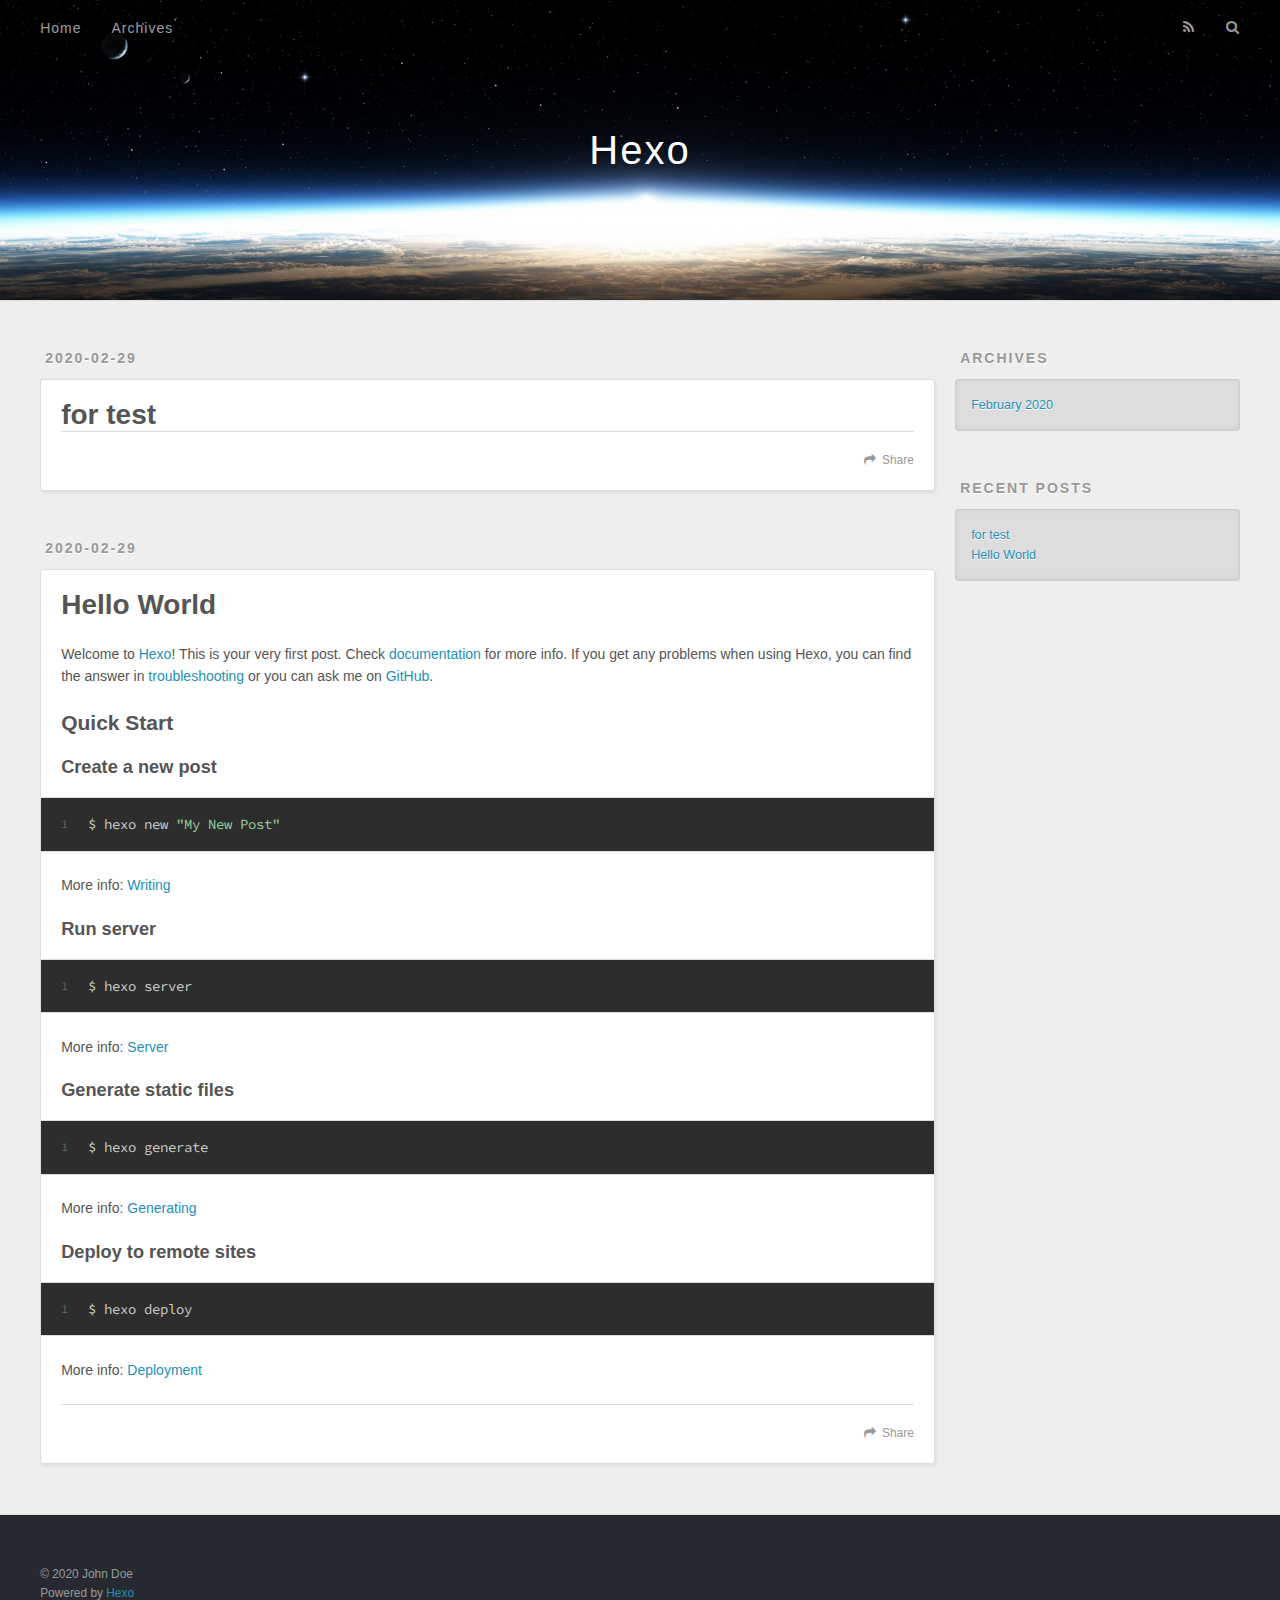
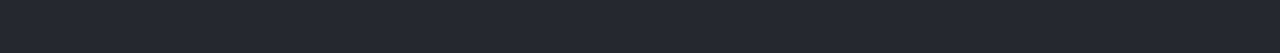
==== index.html @ 55087512 "Site updated: 2020-02-29 14:41:12" ====
<!DOCTYPE html>
<html>
<head>
  <meta charset="utf-8">
  

  
  <title>Hexo</title>
  <meta name="viewport" content="width=device-width, initial-scale=1, maximum-scale=1">
  <meta property="og:type" content="website">
<meta property="og:title" content="Hexo">
<meta property="og:url" content="https://johnnyzhangcd.github.io/index.html">
<meta property="og:site_name" content="Hexo">
<meta property="og:locale" content="en_US">
<meta property="article:author" content="John Doe">
<meta name="twitter:card" content="summary">
  
    <link rel="alternate" href="/atom.xml" title="Hexo" type="application/atom+xml">
  
  
    <link rel="icon" href="/favicon.png">
  
  
    <link href="//fonts.googleapis.com/css?family=Source+Code+Pro" rel="stylesheet" type="text/css">
  
  
<link rel="stylesheet" href="/css/style.css">

<meta name="generator" content="Hexo 4.2.0"></head>

<body>
  <div id="container">
    <div id="wrap">
      <header id="header">
  <div id="banner"></div>
  <div id="header-outer" class="outer">
    <div id="header-title" class="inner">
      <h1 id="logo-wrap">
        <a href="/" id="logo">Hexo</a>
      </h1>
      
    </div>
    <div id="header-inner" class="inner">
      <nav id="main-nav">
        <a id="main-nav-toggle" class="nav-icon"></a>
        
          <a class="main-nav-link" href="/">Home</a>
        
          <a class="main-nav-link" href="/archives">Archives</a>
        
      </nav>
      <nav id="sub-nav">
        
          <a id="nav-rss-link" class="nav-icon" href="/atom.xml" title="RSS Feed"></a>
        
        <a id="nav-search-btn" class="nav-icon" title="Search"></a>
      </nav>
      <div id="search-form-wrap">
        <form action="//google.com/search" method="get" accept-charset="UTF-8" class="search-form"><input type="search" name="q" class="search-form-input" placeholder="Search"><button type="submit" class="search-form-submit">&#xF002;</button><input type="hidden" name="sitesearch" value="https://johnnyzhangcd.github.io"></form>
      </div>
    </div>
  </div>
</header>
      <div class="outer">
        <section id="main">
  
    <article id="post-for-test" class="article article-type-post" itemscope itemprop="blogPost">
  <div class="article-meta">
    <a href="/2020/02/29/for-test/" class="article-date">
  <time datetime="2020-02-29T06:38:36.000Z" itemprop="datePublished">2020-02-29</time>
</a>
    
  </div>
  <div class="article-inner">
    
    
      <header class="article-header">
        
  
    <h1 itemprop="name">
      <a class="article-title" href="/2020/02/29/for-test/">for test</a>
    </h1>
  

      </header>
    
    <div class="article-entry" itemprop="articleBody">
      
        
      
    </div>
    <footer class="article-footer">
      <a data-url="https://johnnyzhangcd.github.io/2020/02/29/for-test/" data-id="ck778ik2v0000twty062danh7" class="article-share-link">Share</a>
      
      
    </footer>
  </div>
  
</article>


  
    <article id="post-hello-world" class="article article-type-post" itemscope itemprop="blogPost">
  <div class="article-meta">
    <a href="/2020/02/29/hello-world/" class="article-date">
  <time datetime="2020-02-29T06:34:10.172Z" itemprop="datePublished">2020-02-29</time>
</a>
    
  </div>
  <div class="article-inner">
    
    
      <header class="article-header">
        
  
    <h1 itemprop="name">
      <a class="article-title" href="/2020/02/29/hello-world/">Hello World</a>
    </h1>
  

      </header>
    
    <div class="article-entry" itemprop="articleBody">
      
        <p>Welcome to <a href="https://hexo.io/" target="_blank" rel="noopener">Hexo</a>! This is your very first post. Check <a href="https://hexo.io/docs/" target="_blank" rel="noopener">documentation</a> for more info. If you get any problems when using Hexo, you can find the answer in <a href="https://hexo.io/docs/troubleshooting.html" target="_blank" rel="noopener">troubleshooting</a> or you can ask me on <a href="https://github.com/hexojs/hexo/issues" target="_blank" rel="noopener">GitHub</a>.</p>
<h2 id="Quick-Start"><a href="#Quick-Start" class="headerlink" title="Quick Start"></a>Quick Start</h2><h3 id="Create-a-new-post"><a href="#Create-a-new-post" class="headerlink" title="Create a new post"></a>Create a new post</h3><figure class="highlight bash"><table><tr><td class="gutter"><pre><span class="line">1</span><br></pre></td><td class="code"><pre><span class="line">$ hexo new <span class="string">"My New Post"</span></span><br></pre></td></tr></table></figure>

<p>More info: <a href="https://hexo.io/docs/writing.html" target="_blank" rel="noopener">Writing</a></p>
<h3 id="Run-server"><a href="#Run-server" class="headerlink" title="Run server"></a>Run server</h3><figure class="highlight bash"><table><tr><td class="gutter"><pre><span class="line">1</span><br></pre></td><td class="code"><pre><span class="line">$ hexo server</span><br></pre></td></tr></table></figure>

<p>More info: <a href="https://hexo.io/docs/server.html" target="_blank" rel="noopener">Server</a></p>
<h3 id="Generate-static-files"><a href="#Generate-static-files" class="headerlink" title="Generate static files"></a>Generate static files</h3><figure class="highlight bash"><table><tr><td class="gutter"><pre><span class="line">1</span><br></pre></td><td class="code"><pre><span class="line">$ hexo generate</span><br></pre></td></tr></table></figure>

<p>More info: <a href="https://hexo.io/docs/generating.html" target="_blank" rel="noopener">Generating</a></p>
<h3 id="Deploy-to-remote-sites"><a href="#Deploy-to-remote-sites" class="headerlink" title="Deploy to remote sites"></a>Deploy to remote sites</h3><figure class="highlight bash"><table><tr><td class="gutter"><pre><span class="line">1</span><br></pre></td><td class="code"><pre><span class="line">$ hexo deploy</span><br></pre></td></tr></table></figure>

<p>More info: <a href="https://hexo.io/docs/one-command-deployment.html" target="_blank" rel="noopener">Deployment</a></p>

      
    </div>
    <footer class="article-footer">
      <a data-url="https://johnnyzhangcd.github.io/2020/02/29/hello-world/" data-id="ck778ey5r0000ykty8n329242" class="article-share-link">Share</a>
      
      
    </footer>
  </div>
  
</article>


  


</section>
        
          <aside id="sidebar">
  
    

  
    

  
    
  
    
  <div class="widget-wrap">
    <h3 class="widget-title">Archives</h3>
    <div class="widget">
      <ul class="archive-list"><li class="archive-list-item"><a class="archive-list-link" href="/archives/2020/02/">February 2020</a></li></ul>
    </div>
  </div>


  
    
  <div class="widget-wrap">
    <h3 class="widget-title">Recent Posts</h3>
    <div class="widget">
      <ul>
        
          <li>
            <a href="/2020/02/29/for-test/">for test</a>
          </li>
        
          <li>
            <a href="/2020/02/29/hello-world/">Hello World</a>
          </li>
        
      </ul>
    </div>
  </div>

  
</aside>
        
      </div>
      <footer id="footer">
  
  <div class="outer">
    <div id="footer-info" class="inner">
      &copy; 2020 John Doe<br>
      Powered by <a href="http://hexo.io/" target="_blank">Hexo</a>
    </div>
  </div>
</footer>
    </div>
    <nav id="mobile-nav">
  
    <a href="/" class="mobile-nav-link">Home</a>
  
    <a href="/archives" class="mobile-nav-link">Archives</a>
  
</nav>
    

<script src="//ajax.googleapis.com/ajax/libs/jquery/2.0.3/jquery.min.js"></script>


  
<link rel="stylesheet" href="/fancybox/jquery.fancybox.css">

  
<script src="/fancybox/jquery.fancybox.pack.js"></script>




<script src="/js/script.js"></script>




  </div>
</body>
</html>
---- css/style.css ----
body {
  width: 100%;
}
body:before,
body:after {
  content: "";
  display: table;
}
body:after {
  clear: both;
}
html,
body,
div,
span,
applet,
object,
iframe,
h1,
h2,
h3,
h4,
h5,
h6,
p,
blockquote,
pre,
a,
abbr,
acronym,
address,
big,
cite,
code,
del,
dfn,
em,
img,
ins,
kbd,
q,
s,
samp,
small,
strike,
strong,
sub,
sup,
tt,
var,
dl,
dt,
dd,
ol,
ul,
li,
fieldset,
form,
label,
legend,
table,
caption,
tbody,
tfoot,
thead,
tr,
th,
td {
  margin: 0;
  padding: 0;
  border: 0;
  outline: 0;
  font-weight: inherit;
  font-style: inherit;
  font-family: inherit;
  font-size: 100%;
  vertical-align: baseline;
}
body {
  line-height: 1;
  color: #000;
  background: #fff;
}
ol,
ul {
  list-style: none;
}
table {
  border-collapse: separate;
  border-spacing: 0;
  vertical-align: middle;
}
caption,
th,
td {
  text-align: left;
  font-weight: normal;
  vertical-align: middle;
}
a img {
  border: none;
}
input,
button {
  margin: 0;
  padding: 0;
}
input::-moz-focus-inner,
button::-moz-focus-inner {
  border: 0;
  padding: 0;
}
@font-face {
  font-family: FontAwesome;
  font-style: normal;
  font-weight: normal;
  src: url("fonts/fontawesome-webfont.eot?v=#4.0.3");
  src: url("fonts/fontawesome-webfont.eot?#iefix&v=#4.0.3") format("embedded-opentype"), url("fonts/fontawesome-webfont.woff?v=#4.0.3") format("woff"), url("fonts/fontawesome-webfont.ttf?v=#4.0.3") format("truetype"), url("fonts/fontawesome-webfont.svg#fontawesomeregular?v=#4.0.3") format("svg");
}
html,
body,
#container {
  height: 100%;
}
body {
  background: #eee;
  font: 14px -apple-system, BlinkMacSystemFont, "Segoe UI", "Roboto", "Oxygen", "Ubuntu", "Cantarell", "Fira Sans", "Droid Sans", "Helvetica Neue", sans-serif;
  -webkit-text-size-adjust: 100%;
}
.outer {
  max-width: 1220px;
  margin: 0 auto;
  padding: 0 20px;
}
.outer:before,
.outer:after {
  content: "";
  display: table;
}
.outer:after {
  clear: both;
}
.inner {
  display: inline;
  float: left;
  width: 98.33333333333333%;
  margin: 0 0.833333333333333%;
}
.left,
.alignleft {
  float: left;
}
.right,
.alignright {
  float: right;
}
.clear {
  clear: both;
}
#container {
  position: relative;
}
.mobile-nav-on {
  overflow: hidden;
}
#wrap {
  height: 100%;
  width: 100%;
  position: absolute;
  top: 0;
  left: 0;
  -webkit-transition: 0.2s ease-out;
  -moz-transition: 0.2s ease-out;
  -ms-transition: 0.2s ease-out;
  transition: 0.2s ease-out;
  z-index: 1;
  background: #eee;
}
.mobile-nav-on #wrap {
  left: 280px;
}
@media screen and (min-width: 768px) {
  #main {
    display: inline;
    float: left;
    width: 73.33333333333333%;
    margin: 0 0.833333333333333%;
  }
}
.article-date,
.article-category-link,
.archive-year,
.widget-title {
  text-decoration: none;
  text-transform: uppercase;
  letter-spacing: 2px;
  color: #999;
  margin-bottom: 1em;
  margin-left: 5px;
  line-height: 1em;
  text-shadow: 0 1px #fff;
  font-weight: bold;
}
.article-inner,
.archive-article-inner {
  background: #fff;
  -webkit-box-shadow: 1px 2px 3px #ddd;
  box-shadow: 1px 2px 3px #ddd;
  border: 1px solid #ddd;
  border-radius: 3px;
}
.article-entry h1,
.widget h1 {
  font-size: 2em;
}
.article-entry h2,
.widget h2 {
  font-size: 1.5em;
}
.article-entry h3,
.widget h3 {
  font-size: 1.3em;
}
.article-entry h4,
.widget h4 {
  font-size: 1.2em;
}
.article-entry h5,
.widget h5 {
  font-size: 1em;
}
.article-entry h6,
.widget h6 {
  font-size: 1em;
  color: #999;
}
.article-entry hr,
.widget hr {
  border: 1px dashed #ddd;
}
.article-entry strong,
.widget strong {
  font-weight: bold;
}
.article-entry em,
.widget em,
.article-entry cite,
.widget cite {
  font-style: italic;
}
.article-entry sup,
.widget sup,
.article-entry sub,
.widget sub {
  font-size: 0.75em;
  line-height: 0;
  position: relative;
  vertical-align: baseline;
}
.article-entry sup,
.widget sup {
  top: -0.5em;
}
.article-entry sub,
.widget sub {
  bottom: -0.2em;
}
.article-entry small,
.widget small {
  font-size: 0.85em;
}
.article-entry acronym,
.widget acronym,
.article-entry abbr,
.widget abbr {
  border-bottom: 1px dotted;
}
.article-entry ul,
.widget ul,
.article-entry ol,
.widget ol,
.article-entry dl,
.widget dl {
  margin: 0 20px;
  line-height: 1.6em;
}
.article-entry ul ul,
.widget ul ul,
.article-entry ol ul,
.widget ol ul,
.article-entry ul ol,
.widget ul ol,
.article-entry ol ol,
.widget ol ol {
  margin-top: 0;
  margin-bottom: 0;
}
.article-entry ul,
.widget ul {
  list-style: disc;
}
.article-entry ol,
.widget ol {
  list-style: decimal;
}
.article-entry dt,
.widget dt {
  font-weight: bold;
}
#header {
  height: 300px;
  position: relative;
  border-bottom: 1px solid #ddd;
}
#header:before,
#header:after {
  content: "";
  position: absolute;
  left: 0;
  right: 0;
  height: 40px;
}
#header:before {
  top: 0;
  background: -webkit-linear-gradient(rgba(0,0,0,0.2), transparent);
  background: -moz-linear-gradient(rgba(0,0,0,0.2), transparent);
  background: -ms-linear-gradient(rgba(0,0,0,0.2), transparent);
  background: linear-gradient(rgba(0,0,0,0.2), transparent);
}
#header:after {
  bottom: 0;
  background: -webkit-linear-gradient(transparent, rgba(0,0,0,0.2));
  background: -moz-linear-gradient(transparent, rgba(0,0,0,0.2));
  background: -ms-linear-gradient(transparent, rgba(0,0,0,0.2));
  background: linear-gradient(transparent, rgba(0,0,0,0.2));
}
#header-outer {
  height: 100%;
  position: relative;
}
#header-inner {
  position: relative;
  overflow: hidden;
}
#banner {
  position: absolute;
  top: 0;
  left: 0;
  width: 100%;
  height: 100%;
  background: url("images/banner.jpg") center #000;
  -webkit-background-size: cover;
  -moz-background-size: cover;
  background-size: cover;
  z-index: -1;
}
#header-title {
  text-align: center;
  height: 40px;
  position: absolute;
  top: 50%;
  left: 0;
  margin-top: -20px;
}
#logo,
#subtitle {
  text-decoration: none;
  color: #fff;
  font-weight: 300;
  text-shadow: 0 1px 4px rgba(0,0,0,0.3);
}
#logo {
  font-size: 40px;
  line-height: 40px;
  letter-spacing: 2px;
}
#subtitle {
  font-size: 16px;
  line-height: 16px;
  letter-spacing: 1px;
}
#subtitle-wrap {
  margin-top: 16px;
}
#main-nav {
  float: left;
  margin-left: -15px;
}
.nav-icon,
.main-nav-link {
  float: left;
  color: #fff;
  opacity: 0.6;
  text-decoration: none;
  text-shadow: 0 1px rgba(0,0,0,0.2);
  -webkit-transition: opacity 0.2s;
  -moz-transition: opacity 0.2s;
  -ms-transition: opacity 0.2s;
  transition: opacity 0.2s;
  display: block;
  padding: 20px 15px;
}
.nav-icon:hover,
.main-nav-link:hover {
  opacity: 1;
}
.nav-icon {
  font-family: FontAwesome;
  text-align: center;
  font-size: 14px;
  width: 14px;
  height: 14px;
  padding: 20px 15px;
  position: relative;
  cursor: pointer;
}
.main-nav-link {
  font-weight: 300;
  letter-spacing: 1px;
}
@media screen and (max-width: 479px) {
  .main-nav-link {
    display: none;
  }
}
#main-nav-toggle {
  display: none;
}
#main-nav-toggle:before {
  content: "\f0c9";
}
@media screen and (max-width: 479px) {
  #main-nav-toggle {
    display: block;
  }
}
#sub-nav {
  float: right;
  margin-right: -15px;
}
#nav-rss-link:before {
  content: "\f09e";
}
#nav-search-btn:before {
  content: "\f002";
}
#search-form-wrap {
  position: absolute;
  top: 15px;
  width: 150px;
  height: 30px;
  right: -150px;
  opacity: 0;
  -webkit-transition: 0.2s ease-out;
  -moz-transition: 0.2s ease-out;
  -ms-transition: 0.2s ease-out;
  transition: 0.2s ease-out;
}
#search-form-wrap.on {
  opacity: 1;
  right: 0;
}
@media screen and (max-width: 479px) {
  #search-form-wrap {
    width: 100%;
    right: -100%;
  }
}
.search-form {
  position: absolute;
  top: 0;
  left: 0;
  right: 0;
  background: #fff;
  padding: 5px 15px;
  border-radius: 15px;
  -webkit-box-shadow: 0 0 10px rgba(0,0,0,0.3);
  box-shadow: 0 0 10px rgba(0,0,0,0.3);
}
.search-form-input {
  border: none;
  background: none;
  color: #555;
  width: 100%;
  font: 13px -apple-system, BlinkMacSystemFont, "Segoe UI", "Roboto", "Oxygen", "Ubuntu", "Cantarell", "Fira Sans", "Droid Sans", "Helvetica Neue", sans-serif;
  outline: none;
}
.search-form-input::-webkit-search-results-decoration,
.search-form-input::-webkit-search-cancel-button {
  -webkit-appearance: none;
}
.search-form-submit {
  position: absolute;
  top: 50%;
  right: 10px;
  margin-top: -7px;
  font: 13px FontAwesome;
  border: none;
  background: none;
  color: #bbb;
  cursor: pointer;
}
.search-form-submit:hover,
.search-form-submit:focus {
  color: #777;
}
.article {
  margin: 50px 0;
}
.article-inner {
  overflow: hidden;
}
.article-meta:before,
.article-meta:after {
  content: "";
  display: table;
}
.article-meta:after {
  clear: both;
}
.article-date {
  float: left;
}
.article-category {
  float: left;
  line-height: 1em;
  color: #ccc;
  text-shadow: 0 1px #fff;
  margin-left: 8px;
}
.article-category:before {
  content: "\2022";
}
.article-category-link {
  margin: 0 12px 1em;
}
.article-header {
  padding: 20px 20px 0;
}
.article-title {
  text-decoration: none;
  font-size: 2em;
  font-weight: bold;
  color: #555;
  line-height: 1.1em;
  -webkit-transition: color 0.2s;
  -moz-transition: color 0.2s;
  -ms-transition: color 0.2s;
  transition: color 0.2s;
}
a.article-title:hover {
  color: #258fb8;
}
.article-entry {
  color: #555;
  padding: 0 20px;
}
.article-entry:before,
.article-entry:after {
  content: "";
  display: table;
}
.article-entry:after {
  clear: both;
}
.article-entry p,
.article-entry table {
  line-height: 1.6em;
  margin: 1.6em 0;
}
.article-entry h1,
.article-entry h2,
.article-entry h3,
.article-entry h4,
.article-entry h5,
.article-entry h6 {
  font-weight: bold;
}
.article-entry h1,
.article-entry h2,
.article-entry h3,
.article-entry h4,
.article-entry h5,
.article-entry h6 {
  line-height: 1.1em;
  margin: 1.1em 0;
}
.article-entry a {
  color: #258fb8;
  text-decoration: none;
}
.article-entry a:hover {
  text-decoration: underline;
}
.article-entry ul,
.article-entry ol,
.article-entry dl {
  margin-top: 1.6em;
  margin-bottom: 1.6em;
}
.article-entry img,
.article-entry video {
  max-width: 100%;
  height: auto;
  display: block;
  margin: auto;
}
.article-entry iframe {
  border: none;
}
.article-entry table {
  width: 100%;
  border-collapse: collapse;
  border-spacing: 0;
}
.article-entry th {
  font-weight: bold;
  border-bottom: 3px solid #ddd;
  padding-bottom: 0.5em;
}
.article-entry td {
  border-bottom: 1px solid #ddd;
  padding: 10px 0;
}
.article-entry blockquote {
  font-family: Georgia, "Times New Roman", serif;
  font-size: 1.4em;
  margin: 1.6em 20px;
  text-align: center;
}
.article-entry blockquote footer {
  font-size: 14px;
  margin: 1.6em 0;
  font-family: -apple-system, BlinkMacSystemFont, "Segoe UI", "Roboto", "Oxygen", "Ubuntu", "Cantarell", "Fira Sans", "Droid Sans", "Helvetica Neue", sans-serif;
}
.article-entry blockquote footer cite:before {
  content: "—";
  padding: 0 0.5em;
}
.article-entry .pullquote {
  text-align: left;
  width: 45%;
  margin: 0;
}
.article-entry .pullquote.left {
  margin-left: 0.5em;
  margin-right: 1em;
}
.article-entry .pullquote.right {
  margin-right: 0.5em;
  margin-left: 1em;
}
.article-entry .caption {
  color: #999;
  display: block;
  font-size: 0.9em;
  margin-top: 0.5em;
  position: relative;
  text-align: center;
}
.article-entry .video-container {
  position: relative;
  padding-top: 56.25%;
  height: 0;
  overflow: hidden;
}
.article-entry .video-container iframe,
.article-entry .video-container object,
.article-entry .video-container embed {
  position: absolute;
  top: 0;
  left: 0;
  width: 100%;
  height: 100%;
  margin-top: 0;
}
.article-more-link a {
  display: inline-block;
  line-height: 1em;
  padding: 6px 15px;
  border-radius: 15px;
  background: #eee;
  color: #999;
  text-shadow: 0 1px #fff;
  text-decoration: none;
}
.article-more-link a:hover {
  background: #258fb8;
  color: #fff;
  text-decoration: none;
  text-shadow: 0 1px #1e7293;
}
.article-footer {
  font-size: 0.85em;
  line-height: 1.6em;
  border-top: 1px solid #ddd;
  padding-top: 1.6em;
  margin: 0 20px 20px;
}
.article-footer:before,
.article-footer:after {
  content: "";
  display: table;
}
.article-footer:after {
  clear: both;
}
.article-footer a {
  color: #999;
  text-decoration: none;
}
.article-footer a:hover {
  color: #555;
}
.article-tag-list-item {
  float: left;
  margin-right: 10px;
}
.article-tag-list-link:before {
  content: "#";
}
.article-comment-link {
  float: right;
}
.article-comment-link:before {
  content: "\f075";
  font-family: FontAwesome;
  padding-right: 8px;
}
.article-share-link {
  cursor: pointer;
  float: right;
  margin-left: 20px;
}
.article-share-link:before {
  content: "\f064";
  font-family: FontAwesome;
  padding-right: 6px;
}
#article-nav {
  position: relative;
}
#article-nav:before,
#article-nav:after {
  content: "";
  display: table;
}
#article-nav:after {
  clear: both;
}
@media screen and (min-width: 768px) {
  #article-nav {
    margin: 50px 0;
  }
  #article-nav:before {
    width: 8px;
    height: 8px;
    position: absolute;
    top: 50%;
    left: 50%;
    margin-top: -4px;
    margin-left: -4px;
    content: "";
    border-radius: 50%;
    background: #ddd;
    -webkit-box-shadow: 0 1px 2px #fff;
    box-shadow: 0 1px 2px #fff;
  }
}
.article-nav-link-wrap {
  text-decoration: none;
  text-shadow: 0 1px #fff;
  color: #999;
  -webkit-box-sizing: border-box;
  -moz-box-sizing: border-box;
  box-sizing: border-box;
  margin-top: 50px;
  text-align: center;
  display: block;
}
.article-nav-link-wrap:hover {
  color: #555;
}
@media screen and (min-width: 768px) {
  .article-nav-link-wrap {
    width: 50%;
    margin-top: 0;
  }
}
@media screen and (min-width: 768px) {
  #article-nav-newer {
    float: left;
    text-align: right;
    padding-right: 20px;
  }
}
@media screen and (min-width: 768px) {
  #article-nav-older {
    float: right;
    text-align: left;
    padding-left: 20px;
  }
}
.article-nav-caption {
  text-transform: uppercase;
  letter-spacing: 2px;
  color: #ddd;
  line-height: 1em;
  font-weight: bold;
}
#article-nav-newer .article-nav-caption {
  margin-right: -2px;
}
.article-nav-title {
  font-size: 0.85em;
  line-height: 1.6em;
  margin-top: 0.5em;
}
.article-share-box {
  position: absolute;
  display: none;
  background: #fff;
  -webkit-box-shadow: 1px 2px 10px rgba(0,0,0,0.2);
  box-shadow: 1px 2px 10px rgba(0,0,0,0.2);
  border-radius: 3px;
  margin-left: -145px;
  overflow: hidden;
  z-index: 1;
}
.article-share-box.on {
  display: block;
}
.article-share-input {
  width: 100%;
  background: none;
  -webkit-box-sizing: border-box;
  -moz-box-sizing: border-box;
  box-sizing: border-box;
  font: 14px -apple-system, BlinkMacSystemFont, "Segoe UI", "Roboto", "Oxygen", "Ubuntu", "Cantarell", "Fira Sans", "Droid Sans", "Helvetica Neue", sans-serif;
  padding: 0 15px;
  color: #555;
  outline: none;
  border: 1px solid #ddd;
  border-radius: 3px 3px 0 0;
  height: 36px;
  line-height: 36px;
}
.article-share-links {
  background: #eee;
}
.article-share-links:before,
.article-share-links:after {
  content: "";
  display: table;
}
.article-share-links:after {
  clear: both;
}
.article-share-twitter,
.article-share-facebook,
.article-share-pinterest,
.article-share-google {
  width: 50px;
  height: 36px;
  display: block;
  float: left;
  position: relative;
  color: #999;
  text-shadow: 0 1px #fff;
}
.article-share-twitter:before,
.article-share-facebook:before,
.article-share-pinterest:before,
.article-share-google:before {
  font-size: 20px;
  font-family: FontAwesome;
  width: 20px;
  height: 20px;
  position: absolute;
  top: 50%;
  left: 50%;
  margin-top: -10px;
  margin-left: -10px;
  text-align: center;
}
.article-share-twitter:hover,
.article-share-facebook:hover,
.article-share-pinterest:hover,
.article-share-google:hover {
  color: #fff;
}
.article-share-twitter:before {
  content: "\f099";
}
.article-share-twitter:hover {
  background: #00aced;
  text-shadow: 0 1px #008abe;
}
.article-share-facebook:before {
  content: "\f09a";
}
.article-share-facebook:hover {
  background: #3b5998;
  text-shadow: 0 1px #2f477a;
}
.article-share-pinterest:before {
  content: "\f0d2";
}
.article-share-pinterest:hover {
  background: #cb2027;
  text-shadow: 0 1px #a21a1f;
}
.article-share-google:before {
  content: "\f0d5";
}
.article-share-google:hover {
  background: #dd4b39;
  text-shadow: 0 1px #be3221;
}
.article-gallery {
  background: #000;
  position: relative;
}
.article-gallery-photos {
  position: relative;
  overflow: hidden;
}
.article-gallery-img {
  display: none;
  max-width: 100%;
}
.article-gallery-img:first-child {
  display: block;
}
.article-gallery-img.loaded {
  position: absolute;
  display: block;
}
.article-gallery-img img {
  display: block;
  max-width: 100%;
  margin: 0 auto;
}
#comments {
  background: #fff;
  -webkit-box-shadow: 1px 2px 3px #ddd;
  box-shadow: 1px 2px 3px #ddd;
  padding: 20px;
  border: 1px solid #ddd;
  border-radius: 3px;
  margin: 50px 0;
}
#comments a {
  color: #258fb8;
}
.archives-wrap {
  margin: 50px 0;
}
.archives:before,
.archives:after {
  content: "";
  display: table;
}
.archives:after {
  clear: both;
}
.archive-year-wrap {
  margin-bottom: 1em;
}
.archives {
  -webkit-column-gap: 10px;
  -moz-column-gap: 10px;
  column-gap: 10px;
}
@media screen and (min-width: 480px) and (max-width: 767px) {
  .archives {
    -webkit-column-count: 2;
    -moz-column-count: 2;
    column-count: 2;
  }
}
@media screen and (min-width: 768px) {
  .archives {
    -webkit-column-count: 3;
    -moz-column-count: 3;
    column-count: 3;
  }
}
.archive-article {
  -webkit-column-break-inside: avoid;
  page-break-inside: avoid;
  overflow: hidden;
  break-inside: avoid-column;
}
.archive-article-inner {
  padding: 10px;
  margin-bottom: 15px;
}
.archive-article-title {
  text-decoration: none;
  font-weight: bold;
  color: #555;
  -webkit-transition: color 0.2s;
  -moz-transition: color 0.2s;
  -ms-transition: color 0.2s;
  transition: color 0.2s;
  line-height: 1.6em;
}
.archive-article-title:hover {
  color: #258fb8;
}
.archive-article-footer {
  margin-top: 1em;
}
.archive-article-date {
  color: #999;
  text-decoration: none;
  font-size: 0.85em;
  line-height: 1em;
  margin-bottom: 0.5em;
  display: block;
}
#page-nav {
  margin: 50px auto;
  background: #fff;
  -webkit-box-shadow: 1px 2px 3px #ddd;
  box-shadow: 1px 2px 3px #ddd;
  border: 1px solid #ddd;
  border-radius: 3px;
  text-align: center;
  color: #999;
  overflow: hidden;
}
#page-nav:before,
#page-nav:after {
  content: "";
  display: table;
}
#page-nav:after {
  clear: both;
}
#page-nav a,
#page-nav span {
  padding: 10px 20px;
  line-height: 1;
  height: 2ex;
}
#page-nav a {
  color: #999;
  text-decoration: none;
}
#page-nav a:hover {
  background: #999;
  color: #fff;
}
#page-nav .prev {
  float: left;
}
#page-nav .next {
  float: right;
}
#page-nav .page-number {
  display: inline-block;
}
@media screen and (max-width: 479px) {
  #page-nav .page-number {
    display: none;
  }
}
#page-nav .current {
  color: #555;
  font-weight: bold;
}
#page-nav .space {
  color: #ddd;
}
#footer {
  background: #262a30;
  padding: 50px 0;
  border-top: 1px solid #ddd;
  color: #999;
}
#footer a {
  color: #258fb8;
  text-decoration: none;
}
#footer a:hover {
  text-decoration: underline;
}
#footer-info {
  line-height: 1.6em;
  font-size: 0.85em;
}
.article-entry pre,
.article-entry .highlight {
  background: #2d2d2d;
  margin: 0 -20px;
  padding: 15px 20px;
  border-style: solid;
  border-color: #ddd;
  border-width: 1px 0;
  overflow: auto;
  color: #ccc;
  line-height: 22.400000000000002px;
}
.article-entry .highlight .gutter pre,
.article-entry .gist .gist-file .gist-data .line-numbers {
  color: #666;
  font-size: 0.85em;
}
.article-entry pre,
.article-entry code {
  font-family: "Source Code Pro", Consolas, Monaco, Menlo, Consolas, monospace;
}
.article-entry code {
  background: #eee;
  text-shadow: 0 1px #fff;
  padding: 0 0.3em;
}
.article-entry pre code {
  background: none;
  text-shadow: none;
  padding: 0;
}
.article-entry .highlight pre {
  border: none;
  margin: 0;
  padding: 0;
}
.article-entry .highlight table {
  margin: 0;
  width: auto;
}
.article-entry .highlight td {
  border: none;
  padding: 0;
}
.article-entry .highlight figcaption {
  font-size: 0.85em;
  color: #999;
  line-height: 1em;
  margin-bottom: 1em;
}
.article-entry .highlight figcaption:before,
.article-entry .highlight figcaption:after {
  content: "";
  display: table;
}
.article-entry .highlight figcaption:after {
  clear: both;
}
.article-entry .highlight figcaption a {
  float: right;
}
.article-entry .highlight .gutter pre {
  text-align: right;
  padding-right: 20px;
}
.article-entry .highlight .line {
  height: 22.400000000000002px;
}
.article-entry .highlight .line.marked {
  background: #515151;
}
.article-entry .gist {
  margin: 0 -20px;
  border-style: solid;
  border-color: #ddd;
  border-width: 1px 0;
  background: #2d2d2d;
  padding: 15px 20px 15px 0;
}
.article-entry .gist .gist-file {
  border: none;
  font-family: "Source Code Pro", Consolas, Monaco, Menlo, Consolas, monospace;
  margin: 0;
}
.article-entry .gist .gist-file .gist-data {
  background: none;
  border: none;
}
.article-entry .gist .gist-file .gist-data .line-numbers {
  background: none;
  border: none;
  padding: 0 20px 0 0;
}
.article-entry .gist .gist-file .gist-data .line-data {
  padding: 0 !important;
}
.article-entry .gist .gist-file .highlight {
  margin: 0;
  padding: 0;
  border: none;
}
.article-entry .gist .gist-file .gist-meta {
  background: #2d2d2d;
  color: #999;
  font: 0.85em -apple-system, BlinkMacSystemFont, "Segoe UI", "Roboto", "Oxygen", "Ubuntu", "Cantarell", "Fira Sans", "Droid Sans", "Helvetica Neue", sans-serif;
  text-shadow: 0 0;
  padding: 0;
  margin-top: 1em;
  margin-left: 20px;
}
.article-entry .gist .gist-file .gist-meta a {
  color: #258fb8;
  font-weight: normal;
}
.article-entry .gist .gist-file .gist-meta a:hover {
  text-decoration: underline;
}
pre .comment,
pre .title {
  color: #999;
}
pre .variable,
pre .attribute,
pre .tag,
pre .regexp,
pre .ruby .constant,
pre .xml .tag .title,
pre .xml .pi,
pre .xml .doctype,
pre .html .doctype,
pre .css .id,
pre .css .class,
pre .css .pseudo {
  color: #f2777a;
}
pre .number,
pre .preprocessor,
pre .built_in,
pre .literal,
pre .params,
pre .constant {
  color: #f99157;
}
pre .class,
pre .ruby .class .title,
pre .css .rules .attribute {
  color: #9c9;
}
pre .string,
pre .value,
pre .inheritance,
pre .header,
pre .ruby .symbol,
pre .xml .cdata {
  color: #9c9;
}
pre .css .hexcolor {
  color: #6cc;
}
pre .function,
pre .python .decorator,
pre .python .title,
pre .ruby .function .title,
pre .ruby .title .keyword,
pre .perl .sub,
pre .javascript .title,
pre .coffeescript .title {
  color: #69c;
}
pre .keyword,
pre .javascript .function {
  color: #c9c;
}
@media screen and (max-width: 479px) {
  #mobile-nav {
    position: absolute;
    top: 0;
    left: 0;
    width: 280px;
    height: 100%;
    background: #191919;
    border-right: 1px solid #fff;
  }
}
@media screen and (max-width: 479px) {
  .mobile-nav-link {
    display: block;
    color: #999;
    text-decoration: none;
    padding: 15px 20px;
    font-weight: bold;
  }
  .mobile-nav-link:hover {
    color: #fff;
  }
}
@media screen and (min-width: 768px) {
  #sidebar {
    display: inline;
    float: left;
    width: 23.333333333333332%;
    margin: 0 0.833333333333333%;
  }
}
.widget-wrap {
  margin: 50px 0;
}
.widget {
  color: #777;
  text-shadow: 0 1px #fff;
  background: #ddd;
  -webkit-box-shadow: 0 -1px 4px #ccc inset;
  box-shadow: 0 -1px 4px #ccc inset;
  border: 1px solid #ccc;
  padding: 15px;
  border-radius: 3px;
}
.widget a {
  color: #258fb8;
  text-decoration: none;
}
.widget a:hover {
  text-decoration: underline;
}
.widget ul ul,
.widget ol ul,
.widget dl ul,
.widget ul ol,
.widget ol ol,
.widget dl ol,
.widget ul dl,
.widget ol dl,
.widget dl dl {
  margin-left: 15px;
  list-style: disc;
}
.widget {
  line-height: 1.6em;
  word-wrap: break-word;
  font-size: 0.9em;
}
.widget ul,
.widget ol {
  list-style: none;
  margin: 0;
}
.widget ul ul,
.widget ol ul,
.widget ul ol,
.widget ol ol {
  margin: 0 20px;
}
.widget ul ul,
.widget ol ul {
  list-style: disc;
}
.widget ul ol,
.widget ol ol {
  list-style: decimal;
}
.category-list-count,
.tag-list-count,
.archive-list-count {
  padding-left: 5px;
  color: #999;
  font-size: 0.85em;
}
.category-list-count:before,
.tag-list-count:before,
.archive-list-count:before {
  content: "(";
}
.category-list-count:after,
.tag-list-count:after,
.archive-list-count:after {
  content: ")";
}
.tagcloud a {
  margin-right: 5px;
  display: inline-block;
}
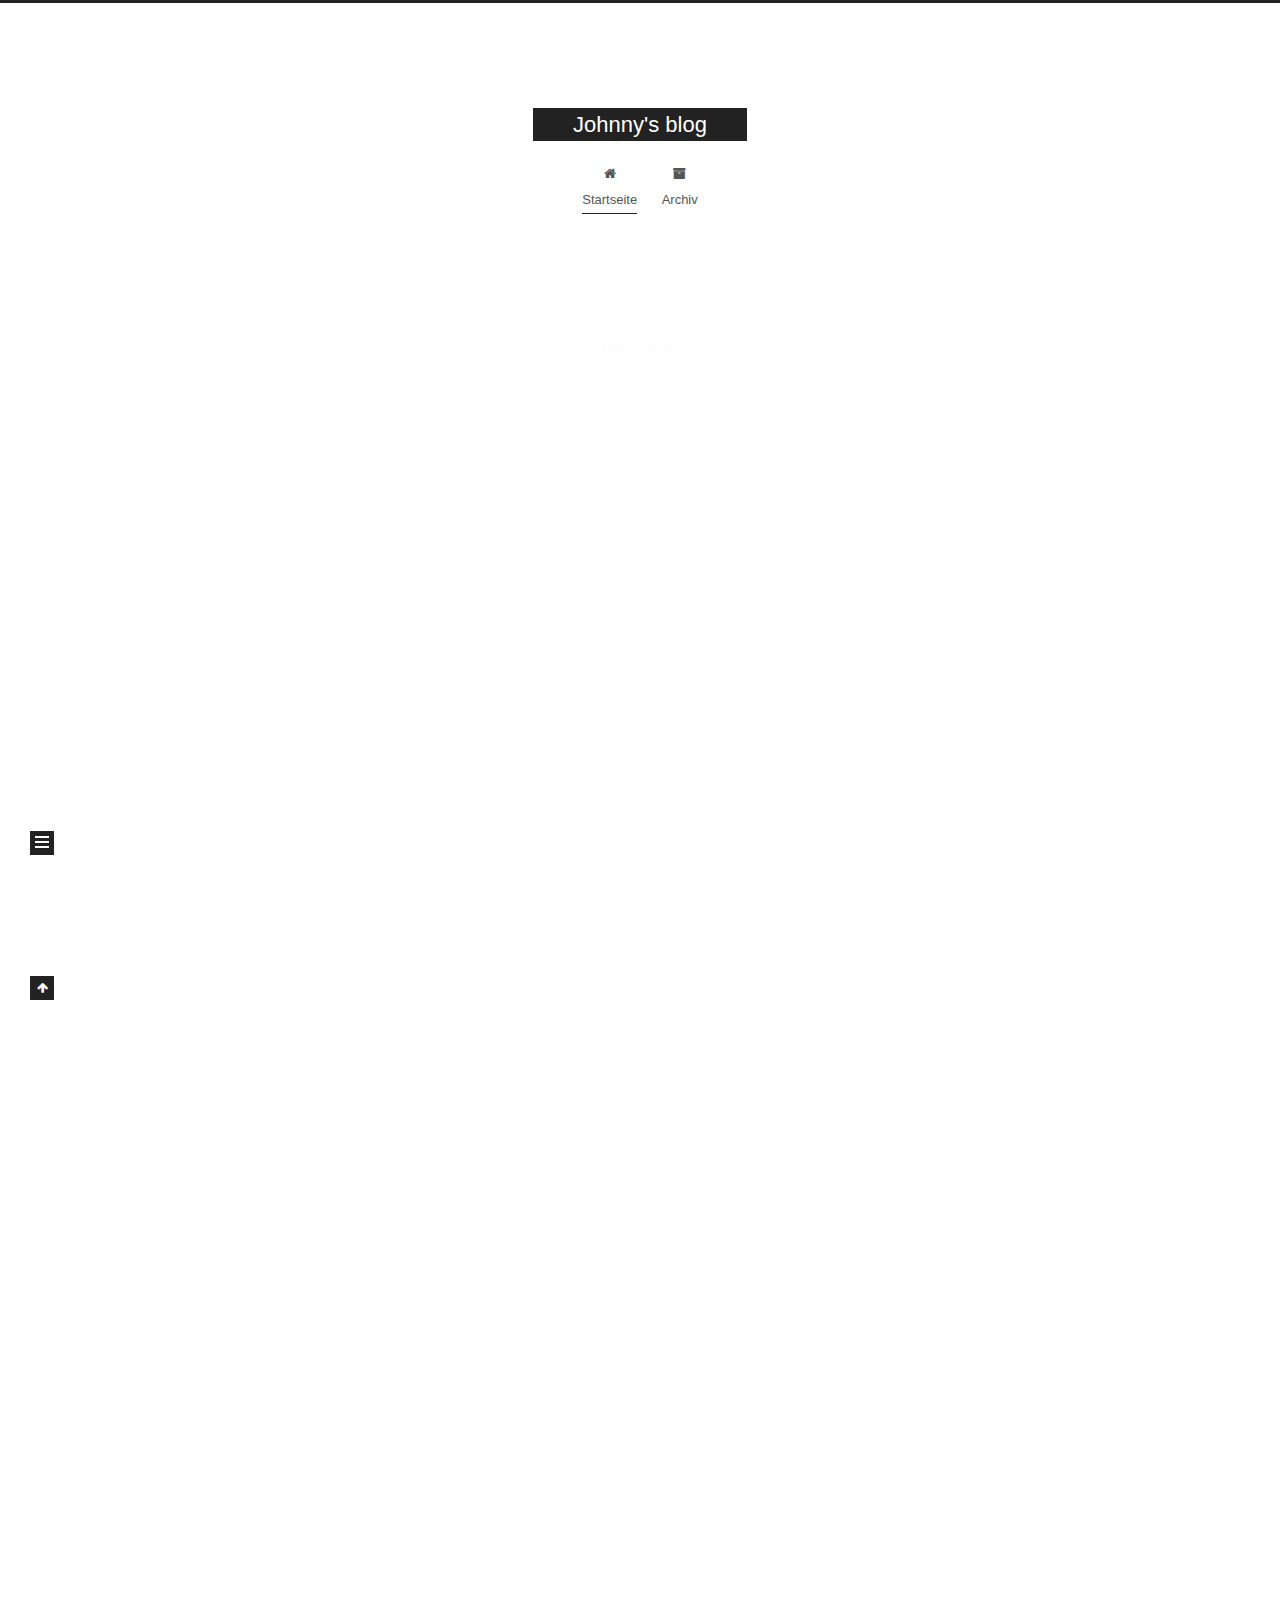
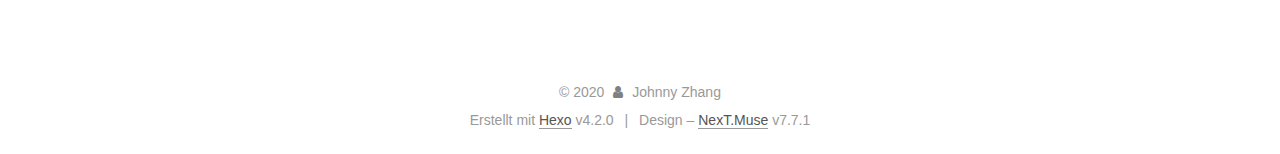
==== commit 278e2f7f: "Site updated: 2020-02-29 14:56:55" ====
--- a/index.html
+++ b/index.html
@@ -1,128 +1,245 @@
 <!DOCTYPE html>
-<html>
+<html lang="zh-cn">
 <head>
-  <meta charset="utf-8">
-  
-
-  
-  <title>Hexo</title>
-  <meta name="viewport" content="width=device-width, initial-scale=1, maximum-scale=1">
+  <meta charset="UTF-8">
+<meta name="viewport" content="width=device-width, initial-scale=1, maximum-scale=2">
+<meta name="theme-color" content="#222">
+<meta name="generator" content="Hexo 4.2.0">
+  <link rel="apple-touch-icon" sizes="180x180" href="/images/apple-touch-icon-next.png">
+  <link rel="icon" type="image/png" sizes="32x32" href="/images/favicon-32x32-next.png">
+  <link rel="icon" type="image/png" sizes="16x16" href="/images/favicon-16x16-next.png">
+  <link rel="mask-icon" href="/images/logo.svg" color="#222">
+
+<link rel="stylesheet" href="/css/main.css">
+
+
+<link rel="stylesheet" href="/lib/font-awesome/css/font-awesome.min.css">
+
+<script id="hexo-configurations">
+    var NexT = window.NexT || {};
+    var CONFIG = {"hostname":"johnnyzhangcd.github.io","root":"/","scheme":"Muse","version":"7.7.1","exturl":false,"sidebar":{"position":"left","display":"post","padding":18,"offset":12,"onmobile":false},"copycode":{"enable":false,"show_result":false,"style":null},"back2top":{"enable":true,"sidebar":false,"scrollpercent":false},"bookmark":{"enable":false,"color":"#222","save":"auto"},"fancybox":false,"mediumzoom":false,"lazyload":false,"pangu":false,"comments":{"style":"tabs","active":null,"storage":true,"lazyload":false,"nav":null},"algolia":{"hits":{"per_page":10},"labels":{"input_placeholder":"Search for Posts","hits_empty":"We didn't find any results for the search: ${query}","hits_stats":"${hits} results found in ${time} ms"}},"localsearch":{"enable":false,"trigger":"auto","top_n_per_article":1,"unescape":false,"preload":false},"motion":{"enable":true,"async":false,"transition":{"post_block":"fadeIn","post_header":"slideDownIn","post_body":"slideDownIn","coll_header":"slideLeftIn","sidebar":"slideUpIn"}}};
+  </script>
+
   <meta property="og:type" content="website">
-<meta property="og:title" content="Hexo">
+<meta property="og:title" content="Johnny&#39;s blog">
 <meta property="og:url" content="https://johnnyzhangcd.github.io/index.html">
-<meta property="og:site_name" content="Hexo">
-<meta property="og:locale" content="en_US">
-<meta property="article:author" content="John Doe">
+<meta property="og:site_name" content="Johnny&#39;s blog">
+<meta property="og:locale" content="zh_CN">
+<meta property="article:author" content="Johnny Zhang">
 <meta name="twitter:card" content="summary">
-  
-    <link rel="alternate" href="/atom.xml" title="Hexo" type="application/atom+xml">
-  
-  
-    <link rel="icon" href="/favicon.png">
-  
-  
-    <link href="//fonts.googleapis.com/css?family=Source+Code+Pro" rel="stylesheet" type="text/css">
-  
-  
-<link rel="stylesheet" href="/css/style.css">
-
-<meta name="generator" content="Hexo 4.2.0"></head>
-
-<body>
-  <div id="container">
-    <div id="wrap">
-      <header id="header">
-  <div id="banner"></div>
-  <div id="header-outer" class="outer">
-    <div id="header-title" class="inner">
-      <h1 id="logo-wrap">
-        <a href="/" id="logo">Hexo</a>
-      </h1>
+
+<link rel="canonical" href="https://johnnyzhangcd.github.io/">
+
+
+<script id="page-configurations">
+  // https://hexo.io/docs/variables.html
+  CONFIG.page = {
+    sidebar: "",
+    isHome: true,
+    isPost: false
+  };
+</script>
+
+  <title>Johnny's blog</title>
+  
+
+
+
+
+
+
+  <noscript>
+  <style>
+  .use-motion .brand,
+  .use-motion .menu-item,
+  .sidebar-inner,
+  .use-motion .post-block,
+  .use-motion .pagination,
+  .use-motion .comments,
+  .use-motion .post-header,
+  .use-motion .post-body,
+  .use-motion .collection-header { opacity: initial; }
+
+  .use-motion .site-title,
+  .use-motion .site-subtitle {
+    opacity: initial;
+    top: initial;
+  }
+
+  .use-motion .logo-line-before i { left: initial; }
+  .use-motion .logo-line-after i { right: initial; }
+  </style>
+</noscript>
+
+</head>
+
+<body itemscope itemtype="http://schema.org/WebPage">
+  <div class="container use-motion">
+    <div class="headband"></div>
+
+    <header class="header" itemscope itemtype="http://schema.org/WPHeader">
+      <div class="header-inner"><div class="site-brand-container">
+  <div class="site-nav-toggle">
+    <div class="toggle" aria-label="Navigationsleiste an/ausschalten">
+      <span class="toggle-line toggle-line-first"></span>
+      <span class="toggle-line toggle-line-middle"></span>
+      <span class="toggle-line toggle-line-last"></span>
+    </div>
+  </div>
+
+  <div class="site-meta">
+
+    <div>
+      <a href="/" class="brand" rel="start">
+        <span class="logo-line-before"><i></i></span>
+        <span class="site-title">Johnny's blog</span>
+        <span class="logo-line-after"><i></i></span>
+      </a>
+    </div>
+  </div>
+
+  <div class="site-nav-right">
+    <div class="toggle popup-trigger">
+    </div>
+  </div>
+</div>
+
+
+<nav class="site-nav">
+  
+  <ul id="menu" class="menu">
+        <li class="menu-item menu-item-home">
+
+    <a href="/" rel="section"><i class="fa fa-fw fa-home"></i>Startseite</a>
+
+  </li>
+        <li class="menu-item menu-item-archives">
+
+    <a href="/archives/" rel="section"><i class="fa fa-fw fa-archive"></i>Archiv</a>
+
+  </li>
+  </ul>
+
+</nav>
+</div>
+    </header>
+
+    
+  <div class="back-to-top">
+    <i class="fa fa-arrow-up"></i>
+    <span>0%</span>
+  </div>
+
+
+    <main class="main">
+      <div class="main-inner">
+        <div class="content-wrap">
+          
+
+          <div class="content">
+            
+
+  <div class="posts-expand">
+        
+  
+  
+  <article itemscope itemtype="http://schema.org/Article" class="post-block home" lang="zh-cn">
+    <link itemprop="mainEntityOfPage" href="https://johnnyzhangcd.github.io/2020/02/29/for-test/">
+
+    <span hidden itemprop="author" itemscope itemtype="http://schema.org/Person">
+      <meta itemprop="image" content="/images/avatar.gif">
+      <meta itemprop="name" content="Johnny Zhang">
+      <meta itemprop="description" content="">
+    </span>
+
+    <span hidden itemprop="publisher" itemscope itemtype="http://schema.org/Organization">
+      <meta itemprop="name" content="Johnny's blog">
+    </span>
+      <header class="post-header">
+        <h1 class="post-title" itemprop="name headline">
+          
+            <a href="/2020/02/29/for-test/" class="post-title-link" itemprop="url">for test</a>
+        </h1>
+
+        <div class="post-meta">
+            <span class="post-meta-item">
+              <span class="post-meta-item-icon">
+                <i class="fa fa-calendar-o"></i>
+              </span>
+              <span class="post-meta-item-text">Veröffentlicht am</span>
+
+              <time title="Erstellt: 2020-02-29 14:38:36" itemprop="dateCreated datePublished" datetime="2020-02-29T14:38:36+08:00">2020-02-29</time>
+            </span>
+
+          
+
+        </div>
+      </header>
+
+    
+    
+    
+    <div class="post-body" itemprop="articleBody">
+
       
-    </div>
-    <div id="header-inner" class="inner">
-      <nav id="main-nav">
-        <a id="main-nav-toggle" class="nav-icon"></a>
+          
+      
+    </div>
+
+    
+    
+    
+      <footer class="post-footer">
+        <div class="post-eof"></div>
+      </footer>
+  </article>
+  
+  
+  
+
         
-          <a class="main-nav-link" href="/">Home</a>
-        
-          <a class="main-nav-link" href="/archives">Archives</a>
-        
-      </nav>
-      <nav id="sub-nav">
-        
-          <a id="nav-rss-link" class="nav-icon" href="/atom.xml" title="RSS Feed"></a>
-        
-        <a id="nav-search-btn" class="nav-icon" title="Search"></a>
-      </nav>
-      <div id="search-form-wrap">
-        <form action="//google.com/search" method="get" accept-charset="UTF-8" class="search-form"><input type="search" name="q" class="search-form-input" placeholder="Search"><button type="submit" class="search-form-submit">&#xF002;</button><input type="hidden" name="sitesearch" value="https://johnnyzhangcd.github.io"></form>
-      </div>
-    </div>
-  </div>
-</header>
-      <div class="outer">
-        <section id="main">
-  
-    <article id="post-for-test" class="article article-type-post" itemscope itemprop="blogPost">
-  <div class="article-meta">
-    <a href="/2020/02/29/for-test/" class="article-date">
-  <time datetime="2020-02-29T06:38:36.000Z" itemprop="datePublished">2020-02-29</time>
-</a>
-    
-  </div>
-  <div class="article-inner">
-    
-    
-      <header class="article-header">
-        
-  
-    <h1 itemprop="name">
-      <a class="article-title" href="/2020/02/29/for-test/">for test</a>
-    </h1>
-  
-
+  
+  
+  <article itemscope itemtype="http://schema.org/Article" class="post-block home" lang="zh-cn">
+    <link itemprop="mainEntityOfPage" href="https://johnnyzhangcd.github.io/2020/02/29/hello-world/">
+
+    <span hidden itemprop="author" itemscope itemtype="http://schema.org/Person">
+      <meta itemprop="image" content="/images/avatar.gif">
+      <meta itemprop="name" content="Johnny Zhang">
+      <meta itemprop="description" content="">
+    </span>
+
+    <span hidden itemprop="publisher" itemscope itemtype="http://schema.org/Organization">
+      <meta itemprop="name" content="Johnny's blog">
+    </span>
+      <header class="post-header">
+        <h1 class="post-title" itemprop="name headline">
+          
+            <a href="/2020/02/29/hello-world/" class="post-title-link" itemprop="url">Hello World</a>
+        </h1>
+
+        <div class="post-meta">
+            <span class="post-meta-item">
+              <span class="post-meta-item-icon">
+                <i class="fa fa-calendar-o"></i>
+              </span>
+              <span class="post-meta-item-text">Veröffentlicht am</span>
+
+              <time title="Erstellt: 2020-02-29 14:34:10" itemprop="dateCreated datePublished" datetime="2020-02-29T14:34:10+08:00">2020-02-29</time>
+            </span>
+
+          
+
+        </div>
       </header>
-    
-    <div class="article-entry" itemprop="articleBody">
+
+    
+    
+    
+    <div class="post-body" itemprop="articleBody">
+
       
-        
-      
-    </div>
-    <footer class="article-footer">
-      <a data-url="https://johnnyzhangcd.github.io/2020/02/29/for-test/" data-id="ck778ik2v0000twty062danh7" class="article-share-link">Share</a>
-      
-      
-    </footer>
-  </div>
-  
-</article>
-
-
-  
-    <article id="post-hello-world" class="article article-type-post" itemscope itemprop="blogPost">
-  <div class="article-meta">
-    <a href="/2020/02/29/hello-world/" class="article-date">
-  <time datetime="2020-02-29T06:34:10.172Z" itemprop="datePublished">2020-02-29</time>
-</a>
-    
-  </div>
-  <div class="article-inner">
-    
-    
-      <header class="article-header">
-        
-  
-    <h1 itemprop="name">
-      <a class="article-title" href="/2020/02/29/hello-world/">Hello World</a>
-    </h1>
-  
-
-      </header>
-    
-    <div class="article-entry" itemprop="articleBody">
-      
-        <p>Welcome to <a href="https://hexo.io/" target="_blank" rel="noopener">Hexo</a>! This is your very first post. Check <a href="https://hexo.io/docs/" target="_blank" rel="noopener">documentation</a> for more info. If you get any problems when using Hexo, you can find the answer in <a href="https://hexo.io/docs/troubleshooting.html" target="_blank" rel="noopener">troubleshooting</a> or you can ask me on <a href="https://github.com/hexojs/hexo/issues" target="_blank" rel="noopener">GitHub</a>.</p>
+          <p>Welcome to <a href="https://hexo.io/" target="_blank" rel="noopener">Hexo</a>! This is your very first post. Check <a href="https://hexo.io/docs/" target="_blank" rel="noopener">documentation</a> for more info. If you get any problems when using Hexo, you can find the answer in <a href="https://hexo.io/docs/troubleshooting.html" target="_blank" rel="noopener">troubleshooting</a> or you can ask me on <a href="https://github.com/hexojs/hexo/issues" target="_blank" rel="noopener">GitHub</a>.</p>
 <h2 id="Quick-Start"><a href="#Quick-Start" class="headerlink" title="Quick Start"></a>Quick Start</h2><h3 id="Create-a-new-post"><a href="#Create-a-new-post" class="headerlink" title="Create a new post"></a>Create a new post</h3><figure class="highlight bash"><table><tr><td class="gutter"><pre><span class="line">1</span><br></pre></td><td class="code"><pre><span class="line">$ hexo new <span class="string">"My New Post"</span></span><br></pre></td></tr></table></figure>
 
 <p>More info: <a href="https://hexo.io/docs/writing.html" target="_blank" rel="noopener">Writing</a></p>
@@ -138,99 +255,173 @@
 
       
     </div>
-    <footer class="article-footer">
-      <a data-url="https://johnnyzhangcd.github.io/2020/02/29/hello-world/" data-id="ck778ey5r0000ykty8n329242" class="article-share-link">Share</a>
-      
-      
+
+    
+    
+    
+      <footer class="post-footer">
+        <div class="post-eof"></div>
+      </footer>
+  </article>
+  
+  
+  
+
+  </div>
+
+  
+
+
+
+          </div>
+          
+
+<script>
+  window.addEventListener('tabs:register', () => {
+    let activeClass = CONFIG.comments.activeClass;
+    if (CONFIG.comments.storage) {
+      activeClass = localStorage.getItem('comments_active') || activeClass;
+    }
+    if (activeClass) {
+      let activeTab = document.querySelector(`a[href="#comment-${activeClass}"]`);
+      if (activeTab) {
+        activeTab.click();
+      }
+    }
+  });
+  if (CONFIG.comments.storage) {
+    window.addEventListener('tabs:click', event => {
+      if (!event.target.matches('.tabs-comment .tab-content .tab-pane')) return;
+      let commentClass = event.target.classList[1];
+      localStorage.setItem('comments_active', commentClass);
+    });
+  }
+</script>
+
+        </div>
+          
+  
+  <div class="toggle sidebar-toggle">
+    <span class="toggle-line toggle-line-first"></span>
+    <span class="toggle-line toggle-line-middle"></span>
+    <span class="toggle-line toggle-line-last"></span>
+  </div>
+
+  <aside class="sidebar">
+    <div class="sidebar-inner">
+
+      <ul class="sidebar-nav motion-element">
+        <li class="sidebar-nav-toc">
+          Inhaltsverzeichnis
+        </li>
+        <li class="sidebar-nav-overview">
+          Übersicht
+        </li>
+      </ul>
+
+      <!--noindex-->
+      <div class="post-toc-wrap sidebar-panel">
+      </div>
+      <!--/noindex-->
+
+      <div class="site-overview-wrap sidebar-panel">
+        <div class="site-author motion-element" itemprop="author" itemscope itemtype="http://schema.org/Person">
+  <p class="site-author-name" itemprop="name">Johnny Zhang</p>
+  <div class="site-description" itemprop="description"></div>
+</div>
+<div class="site-state-wrap motion-element">
+  <nav class="site-state">
+      <div class="site-state-item site-state-posts">
+          <a href="/archives/">
+        
+          <span class="site-state-item-count">2</span>
+          <span class="site-state-item-name">Artikel</span>
+        </a>
+      </div>
+  </nav>
+</div>
+
+
+
+      </div>
+
+    </div>
+  </aside>
+  <div id="sidebar-dimmer"></div>
+
+
+      </div>
+    </main>
+
+    <footer class="footer">
+      <div class="footer-inner">
+        
+
+<div class="copyright">
+  
+  &copy; 
+  <span itemprop="copyrightYear">2020</span>
+  <span class="with-love">
+    <i class="fa fa-user"></i>
+  </span>
+  <span class="author" itemprop="copyrightHolder">Johnny Zhang</span>
+</div>
+  <div class="powered-by">Erstellt mit  <a href="https://hexo.io/" class="theme-link" rel="noopener" target="_blank">Hexo</a> v4.2.0
+  </div>
+  <span class="post-meta-divider">|</span>
+  <div class="theme-info">Design – <a href="https://muse.theme-next.org/" class="theme-link" rel="noopener" target="_blank">NexT.Muse</a> v7.7.1
+  </div>
+
+        
+
+
+
+
+
+
+
+
+      </div>
     </footer>
   </div>
-  
-</article>
-
-
-  
-
-
-</section>
-        
-          <aside id="sidebar">
-  
-    
-
-  
-    
-
-  
-    
-  
-    
-  <div class="widget-wrap">
-    <h3 class="widget-title">Archives</h3>
-    <div class="widget">
-      <ul class="archive-list"><li class="archive-list-item"><a class="archive-list-link" href="/archives/2020/02/">February 2020</a></li></ul>
-    </div>
-  </div>
-
-
-  
-    
-  <div class="widget-wrap">
-    <h3 class="widget-title">Recent Posts</h3>
-    <div class="widget">
-      <ul>
-        
-          <li>
-            <a href="/2020/02/29/for-test/">for test</a>
-          </li>
-        
-          <li>
-            <a href="/2020/02/29/hello-world/">Hello World</a>
-          </li>
-        
-      </ul>
-    </div>
-  </div>
-
-  
-</aside>
-        
-      </div>
-      <footer id="footer">
-  
-  <div class="outer">
-    <div id="footer-info" class="inner">
-      &copy; 2020 John Doe<br>
-      Powered by <a href="http://hexo.io/" target="_blank">Hexo</a>
-    </div>
-  </div>
-</footer>
-    </div>
-    <nav id="mobile-nav">
-  
-    <a href="/" class="mobile-nav-link">Home</a>
-  
-    <a href="/archives" class="mobile-nav-link">Archives</a>
-  
-</nav>
-    
-
-<script src="//ajax.googleapis.com/ajax/libs/jquery/2.0.3/jquery.min.js"></script>
-
-
-  
-<link rel="stylesheet" href="/fancybox/jquery.fancybox.css">
-
-  
-<script src="/fancybox/jquery.fancybox.pack.js"></script>
-
-
-
-
-<script src="/js/script.js"></script>
-
-
-
-
-  </div>
+
+  
+  <script src="/lib/anime.min.js"></script>
+  <script src="/lib/velocity/velocity.min.js"></script>
+  <script src="/lib/velocity/velocity.ui.min.js"></script>
+
+<script src="/js/utils.js"></script>
+
+<script src="/js/motion.js"></script>
+
+
+<script src="/js/schemes/muse.js"></script>
+
+
+<script src="/js/next-boot.js"></script>
+
+
+
+
+  
+
+
+
+
+
+
+
+
+
+
+
+
+
+
+
+  
+
+  
+
 </body>
-</html>+</html>
--- a/css/main.css
+++ b/css/main.css
@@ -0,0 +1,2274 @@
+:root {
+  --body-bg-color: #fff;
+  --content-bg-color: #fff;
+  --card-bg-color: #f5f5f5;
+  --text-color: #555;
+  --link-color: #555;
+  --link-hover-color: #222;
+  --brand-color: #fff;
+  --brand-hover-color: #fff;
+  --table-row-odd-bg-color: #f9f9f9;
+  --table-row-hover-bg-color: #f5f5f5;
+  --menu-item-bg-color: #f5f5f5;
+}
+html {
+  line-height: 1.15; /* 1 */
+  -webkit-text-size-adjust: 100%; /* 2 */
+}
+body {
+  margin: 0;
+}
+main {
+  display: block;
+}
+h1 {
+  font-size: 2em;
+  margin: 0.67em 0;
+}
+hr {
+  box-sizing: content-box; /* 1 */
+  height: 0; /* 1 */
+  overflow: visible; /* 2 */
+}
+pre {
+  font-family: monospace, monospace; /* 1 */
+  font-size: 1em; /* 2 */
+}
+a {
+  background: transparent;
+}
+abbr[title] {
+  border-bottom: none; /* 1 */
+  text-decoration: underline; /* 2 */
+  text-decoration: underline dotted; /* 2 */
+}
+b,
+strong {
+  font-weight: bolder;
+}
+code,
+kbd,
+samp {
+  font-family: monospace, monospace; /* 1 */
+  font-size: 1em; /* 2 */
+}
+small {
+  font-size: 80%;
+}
+sub,
+sup {
+  font-size: 75%;
+  line-height: 0;
+  position: relative;
+  vertical-align: baseline;
+}
+sub {
+  bottom: -0.25em;
+}
+sup {
+  top: -0.5em;
+}
+img {
+  border-style: none;
+}
+button,
+input,
+optgroup,
+select,
+textarea {
+  font-family: inherit; /* 1 */
+  font-size: 100%; /* 1 */
+  line-height: 1.15; /* 1 */
+  margin: 0; /* 2 */
+}
+button,
+input {
+/* 1 */
+  overflow: visible;
+}
+button,
+select {
+/* 1 */
+  text-transform: none;
+}
+button,
+[type='button'],
+[type='reset'],
+[type='submit'] {
+  -webkit-appearance: button;
+}
+button::-moz-focus-inner,
+[type='button']::-moz-focus-inner,
+[type='reset']::-moz-focus-inner,
+[type='submit']::-moz-focus-inner {
+  border-style: none;
+  padding: 0;
+}
+button:-moz-focusring,
+[type='button']:-moz-focusring,
+[type='reset']:-moz-focusring,
+[type='submit']:-moz-focusring {
+  outline: 1px dotted ButtonText;
+}
+fieldset {
+  padding: 0.35em 0.75em 0.625em;
+}
+legend {
+  box-sizing: border-box; /* 1 */
+  color: inherit; /* 2 */
+  display: table; /* 1 */
+  max-width: 100%; /* 1 */
+  padding: 0; /* 3 */
+  white-space: normal; /* 1 */
+}
+progress {
+  vertical-align: baseline;
+}
+textarea {
+  overflow: auto;
+}
+[type='checkbox'],
+[type='radio'] {
+  box-sizing: border-box; /* 1 */
+  padding: 0; /* 2 */
+}
+[type='number']::-webkit-inner-spin-button,
+[type='number']::-webkit-outer-spin-button {
+  height: auto;
+}
+[type='search'] {
+  outline-offset: -2px; /* 2 */
+  -webkit-appearance: textfield; /* 1 */
+}
+[type='search']::-webkit-search-decoration {
+  -webkit-appearance: none;
+}
+::-webkit-file-upload-button {
+  font: inherit; /* 2 */
+  -webkit-appearance: button; /* 1 */
+}
+details {
+  display: block;
+}
+summary {
+  display: list-item;
+}
+template {
+  display: none;
+}
+[hidden] {
+  display: none;
+}
+::selection {
+  background: #262a30;
+  color: #fff;
+}
+html,
+body {
+  height: 100%;
+}
+body {
+  background: var(--body-bg-color);
+  color: var(--text-color);
+  font-family: 'Lato', "PingFang SC", "Microsoft YaHei", sans-serif;
+  font-size: 1em;
+  line-height: 2;
+}
+@media (max-width: 991px) {
+  body {
+    padding-left: 0 !important;
+    padding-right: 0 !important;
+  }
+}
+h1,
+h2,
+h3,
+h4,
+h5,
+h6 {
+  font-family: 'Lato', "PingFang SC", "Microsoft YaHei", sans-serif;
+  font-weight: bold;
+  line-height: 1.5;
+  margin: 20px 0 15px;
+}
+h1 {
+  font-size: 1.5em;
+}
+h2 {
+  font-size: 1.375em;
+}
+h3 {
+  font-size: 1.25em;
+}
+h4 {
+  font-size: 1.125em;
+}
+h5 {
+  font-size: 1em;
+}
+h6 {
+  font-size: 0.875em;
+}
+p {
+  margin: 0 0 20px 0;
+}
+a,
+span.exturl {
+  border-bottom: 1px solid #999;
+  color: var(--link-color);
+  outline: 0;
+  text-decoration: none;
+  overflow-wrap: break-word;
+  word-wrap: break-word;
+  cursor: pointer;
+}
+a:hover,
+span.exturl:hover {
+  border-bottom-color: var(--link-hover-color);
+  color: var(--link-hover-color);
+}
+iframe,
+img,
+video {
+  display: block;
+  margin-left: auto;
+  margin-right: auto;
+  max-width: 100%;
+}
+hr {
+  background-image: repeating-linear-gradient(-45deg, #ddd, #ddd 4px, transparent 4px, transparent 8px);
+  border: 0;
+  height: 3px;
+  margin: 40px 0;
+}
+blockquote {
+  border-left: 4px solid #ddd;
+  color: #666;
+  margin: 0;
+  padding: 0 15px;
+}
+blockquote cite::before {
+  content: '-';
+  padding: 0 5px;
+}
+dt {
+  font-weight: bold;
+}
+dd {
+  margin: 0;
+  padding: 0;
+}
+kbd {
+  background-color: #f5f5f5;
+  background-image: linear-gradient(#eee, #fff, #eee);
+  border: 1px solid #ccc;
+  border-radius: 0.2em;
+  box-shadow: 0.1em 0.1em 0.2em rgba(0,0,0,0.1);
+  font-family: inherit;
+  padding: 0.1em 0.3em;
+  white-space: nowrap;
+}
+.table-container {
+  overflow: auto;
+}
+table {
+  border-collapse: collapse;
+  border-spacing: 0;
+  font-size: 0.875em;
+  margin: 0 0 20px 0;
+  width: 100%;
+}
+tbody tr:nth-of-type(odd) {
+  background: var(--table-row-odd-bg-color);
+}
+tbody tr:hover {
+  background: var(--table-row-hover-bg-color);
+}
+caption,
+th,
+td {
+  font-weight: normal;
+  padding: 8px;
+  text-align: left;
+  vertical-align: middle;
+}
+th,
+td {
+  border: 1px solid #ddd;
+  border-bottom: 3px solid #ddd;
+}
+th {
+  font-weight: 700;
+  padding-bottom: 10px;
+}
+td {
+  border-bottom-width: 1px;
+}
+.btn {
+  background: #222;
+  border: 2px solid #222;
+  border-radius: 0;
+  color: #fff;
+  display: inline-block;
+  font-size: 0.875em;
+  line-height: 2;
+  padding: 0 20px;
+  text-decoration: none;
+  transition-property: background-color;
+  transition-delay: 0s;
+  transition-duration: 0.2s;
+  transition-timing-function: ease-in-out;
+}
+.btn:hover {
+  background: #fff;
+  border-color: #222;
+  color: #222;
+}
+.btn + .btn {
+  margin: 0 0 8px 8px;
+}
+.btn .fa-fw {
+  text-align: left;
+  width: 1.285714285714286em;
+}
+.toggle {
+  line-height: 0;
+}
+.toggle .toggle-line {
+  background: #fff;
+  display: inline-block;
+  height: 2px;
+  left: 0;
+  position: relative;
+  top: 0;
+  transition: all 0.4s;
+  vertical-align: top;
+  width: 100%;
+}
+.toggle .toggle-line:not(:first-child) {
+  margin-top: 3px;
+}
+.toggle.toggle-arrow .toggle-line-first {
+  left: 50%;
+  top: 2px;
+  transform: rotate(45deg);
+  width: 50%;
+}
+.toggle.toggle-arrow .toggle-line-middle {
+  left: 2px;
+  width: 90%;
+}
+.toggle.toggle-arrow .toggle-line-last {
+  left: 50%;
+  top: -2px;
+  transform: rotate(-45deg);
+  width: 50%;
+}
+.toggle.toggle-close .toggle-line-first {
+  transform: rotate(-45deg);
+  top: 5px;
+}
+.toggle.toggle-close .toggle-line-middle {
+  opacity: 0;
+}
+.toggle.toggle-close .toggle-line-last {
+  transform: rotate(45deg);
+  top: -5px;
+}
+.highlight,
+pre {
+  background: #f7f7f7;
+  color: #4d4d4c;
+  line-height: 1.6;
+  margin: 0 auto 20px;
+}
+pre,
+code {
+  font-family: consolas, Menlo, monospace, "PingFang SC", "Microsoft YaHei";
+}
+code {
+  background: #eee;
+  border-radius: 3px;
+  color: #555;
+  padding: 2px 4px;
+  overflow-wrap: break-word;
+  word-wrap: break-word;
+}
+.highlight *::selection {
+  background: #d6d6d6;
+}
+.highlight pre {
+  border: 0;
+  margin: 0;
+  padding: 10px 0;
+}
+.highlight table {
+  border: 0;
+  margin: 0;
+  width: auto;
+}
+.highlight td {
+  border: 0;
+  padding: 0;
+}
+.highlight figcaption {
+  background: #eee;
+  color: #4d4d4c;
+  display: flex;
+  font-size: 0.875em;
+  justify-content: space-between;
+  line-height: 1.2;
+  padding: 0.5em;
+}
+.highlight figcaption a {
+  color: #4d4d4c;
+}
+.highlight figcaption a:hover {
+  border-bottom-color: #4d4d4c;
+}
+.highlight .gutter {
+  -moz-user-select: none;
+  -ms-user-select: none;
+  -webkit-user-select: none;
+  user-select: none;
+}
+.highlight .gutter pre {
+  background: #eff2f3;
+  color: #869194;
+  padding-left: 10px;
+  padding-right: 10px;
+  text-align: right;
+}
+.highlight .code pre {
+  background: #f7f7f7;
+  padding-left: 10px;
+  width: 100%;
+}
+.gist table {
+  width: auto;
+}
+.gist table td {
+  border: 0;
+}
+pre {
+  overflow: auto;
+  padding: 10px;
+}
+pre code {
+  background: none;
+  color: #4d4d4c;
+  font-size: 0.875em;
+  padding: 0;
+  text-shadow: none;
+}
+pre .deletion {
+  background: #fdd;
+}
+pre .addition {
+  background: #dfd;
+}
+pre .meta {
+  color: #eab700;
+  -moz-user-select: none;
+  -ms-user-select: none;
+  -webkit-user-select: none;
+  user-select: none;
+}
+pre .comment {
+  color: #8e908c;
+}
+pre .variable,
+pre .attribute,
+pre .tag,
+pre .name,
+pre .regexp,
+pre .ruby .constant,
+pre .xml .tag .title,
+pre .xml .pi,
+pre .xml .doctype,
+pre .html .doctype,
+pre .css .id,
+pre .css .class,
+pre .css .pseudo {
+  color: #c82829;
+}
+pre .number,
+pre .preprocessor,
+pre .built_in,
+pre .builtin-name,
+pre .literal,
+pre .params,
+pre .constant,
+pre .command {
+  color: #f5871f;
+}
+pre .ruby .class .title,
+pre .css .rules .attribute,
+pre .string,
+pre .symbol,
+pre .value,
+pre .inheritance,
+pre .header,
+pre .ruby .symbol,
+pre .xml .cdata,
+pre .special,
+pre .formula {
+  color: #718c00;
+}
+pre .title,
+pre .css .hexcolor {
+  color: #3e999f;
+}
+pre .function,
+pre .python .decorator,
+pre .python .title,
+pre .ruby .function .title,
+pre .ruby .title .keyword,
+pre .perl .sub,
+pre .javascript .title,
+pre .coffeescript .title {
+  color: #4271ae;
+}
+pre .keyword,
+pre .javascript .function {
+  color: #8959a8;
+}
+.blockquote-center {
+  border-left: none;
+  margin: 40px 0;
+  padding: 0;
+  position: relative;
+  text-align: center;
+}
+.blockquote-center::before,
+.blockquote-center::after {
+  background-repeat: no-repeat;
+  background-size: 22px 22px;
+  content: ' ';
+  display: block;
+  height: 24px;
+  opacity: 0.2;
+  position: absolute;
+  width: 100%;
+}
+.blockquote-center::before {
+  background-image: url("../images/quote-l.svg");
+  background-position: 0 -6px;
+  border-top: 1px solid #ccc;
+  top: -20px;
+}
+.blockquote-center::after {
+  background-image: url("../images/quote-r.svg");
+  background-position: 100% 8px;
+  border-bottom: 1px solid #ccc;
+  bottom: -20px;
+}
+.blockquote-center p,
+.blockquote-center div {
+  text-align: center;
+}
+.post-body .group-picture img {
+  margin: 0 auto;
+  padding: 0 3px;
+}
+.group-picture-row {
+  margin-bottom: 6px;
+  overflow: hidden;
+}
+.group-picture-column {
+  float: left;
+  margin-bottom: 10px;
+}
+.post-body .label {
+  color: #555;
+  display: inline;
+  padding: 0 2px;
+}
+.post-body .label.default {
+  background: #f0f0f0;
+}
+.post-body .label.primary {
+  background: #efe6f7;
+}
+.post-body .label.info {
+  background: #e5f2f8;
+}
+.post-body .label.success {
+  background: #e7f4e9;
+}
+.post-body .label.warning {
+  background: #fcf6e1;
+}
+.post-body .label.danger {
+  background: #fae8eb;
+}
+.post-body .tabs {
+  margin-bottom: 20px;
+}
+.post-body .tabs,
+.tabs-comment {
+  display: block;
+  padding-top: 10px;
+  position: relative;
+}
+.post-body .tabs ul.nav-tabs,
+.tabs-comment ul.nav-tabs {
+  display: flex;
+  flex-wrap: wrap;
+  margin: 0;
+  margin-bottom: -1px;
+  padding: 0;
+}
+@media (max-width: 413px) {
+  .post-body .tabs ul.nav-tabs,
+  .tabs-comment ul.nav-tabs {
+    display: block;
+    margin-bottom: 5px;
+  }
+}
+.post-body .tabs ul.nav-tabs li.tab,
+.tabs-comment ul.nav-tabs li.tab {
+  border-bottom: 1px solid #ddd;
+  border-left: 1px solid transparent;
+  border-right: 1px solid transparent;
+  border-top: 3px solid transparent;
+  flex-grow: 1;
+  list-style-type: none;
+  border-radius: 0 0 0 0;
+}
+@media (max-width: 413px) {
+  .post-body .tabs ul.nav-tabs li.tab,
+  .tabs-comment ul.nav-tabs li.tab {
+    border-bottom: 1px solid transparent;
+    border-left: 3px solid transparent;
+    border-right: 1px solid transparent;
+    border-top: 1px solid transparent;
+  }
+}
+@media (max-width: 413px) {
+  .post-body .tabs ul.nav-tabs li.tab,
+  .tabs-comment ul.nav-tabs li.tab {
+    border-radius: 0;
+  }
+}
+.post-body .tabs ul.nav-tabs li.tab a,
+.tabs-comment ul.nav-tabs li.tab a {
+  border-bottom: initial;
+  display: block;
+  line-height: 1.8;
+  outline: 0;
+  padding: 0.25em 0.75em;
+  text-align: center;
+  transition-delay: 0s;
+  transition-duration: 0.2s;
+  transition-timing-function: ease-out;
+}
+.post-body .tabs ul.nav-tabs li.tab a i,
+.tabs-comment ul.nav-tabs li.tab a i {
+  width: 1.285714285714286em;
+}
+.post-body .tabs ul.nav-tabs li.tab.active,
+.tabs-comment ul.nav-tabs li.tab.active {
+  border-bottom: 1px solid transparent;
+  border-left: 1px solid #ddd;
+  border-right: 1px solid #ddd;
+  border-top: 3px solid #fc6423;
+}
+@media (max-width: 413px) {
+  .post-body .tabs ul.nav-tabs li.tab.active,
+  .tabs-comment ul.nav-tabs li.tab.active {
+    border-bottom: 1px solid #ddd;
+    border-left: 3px solid #fc6423;
+    border-right: 1px solid #ddd;
+    border-top: 1px solid #ddd;
+  }
+}
+.post-body .tabs ul.nav-tabs li.tab.active a,
+.tabs-comment ul.nav-tabs li.tab.active a {
+  color: var(--link-color);
+  cursor: default;
+}
+.post-body .tabs .tab-content .tab-pane,
+.tabs-comment .tab-content .tab-pane {
+  border: 1px solid #ddd;
+  border-top: 0;
+  padding: 20px 20px 0 20px;
+  border-radius: 0;
+}
+.post-body .tabs .tab-content .tab-pane:not(.active),
+.tabs-comment .tab-content .tab-pane:not(.active) {
+  display: none;
+}
+.post-body .tabs .tab-content .tab-pane.active,
+.tabs-comment .tab-content .tab-pane.active {
+  display: block;
+}
+.post-body .tabs .tab-content .tab-pane.active:nth-of-type(1),
+.tabs-comment .tab-content .tab-pane.active:nth-of-type(1) {
+  border-radius: 0 0 0 0;
+}
+@media (max-width: 413px) {
+  .post-body .tabs .tab-content .tab-pane.active:nth-of-type(1),
+  .tabs-comment .tab-content .tab-pane.active:nth-of-type(1) {
+    border-radius: 0;
+  }
+}
+.post-body .note {
+  border-radius: 3px;
+  margin-bottom: 20px;
+  padding: 15px;
+  position: relative;
+  border: 1px solid #eee;
+  border-left-width: 5px;
+}
+.post-body .note h2,
+.post-body .note h3,
+.post-body .note h4,
+.post-body .note h5,
+.post-body .note h6 {
+  margin-top: 0;
+  border-bottom: initial;
+  margin-bottom: 0;
+  padding-top: 0;
+}
+.post-body .note p:first-child,
+.post-body .note ul:first-child,
+.post-body .note ol:first-child,
+.post-body .note table:first-child,
+.post-body .note pre:first-child,
+.post-body .note blockquote:first-child,
+.post-body .note img:first-child {
+  margin-top: 0;
+}
+.post-body .note p:last-child,
+.post-body .note ul:last-child,
+.post-body .note ol:last-child,
+.post-body .note table:last-child,
+.post-body .note pre:last-child,
+.post-body .note blockquote:last-child,
+.post-body .note img:last-child {
+  margin-bottom: 0;
+}
+.post-body .note.default {
+  border-left-color: #777;
+}
+.post-body .note.default h2,
+.post-body .note.default h3,
+.post-body .note.default h4,
+.post-body .note.default h5,
+.post-body .note.default h6 {
+  color: #777;
+}
+.post-body .note.primary {
+  border-left-color: #6f42c1;
+}
+.post-body .note.primary h2,
+.post-body .note.primary h3,
+.post-body .note.primary h4,
+.post-body .note.primary h5,
+.post-body .note.primary h6 {
+  color: #6f42c1;
+}
+.post-body .note.info {
+  border-left-color: #428bca;
+}
+.post-body .note.info h2,
+.post-body .note.info h3,
+.post-body .note.info h4,
+.post-body .note.info h5,
+.post-body .note.info h6 {
+  color: #428bca;
+}
+.post-body .note.success {
+  border-left-color: #5cb85c;
+}
+.post-body .note.success h2,
+.post-body .note.success h3,
+.post-body .note.success h4,
+.post-body .note.success h5,
+.post-body .note.success h6 {
+  color: #5cb85c;
+}
+.post-body .note.warning {
+  border-left-color: #f0ad4e;
+}
+.post-body .note.warning h2,
+.post-body .note.warning h3,
+.post-body .note.warning h4,
+.post-body .note.warning h5,
+.post-body .note.warning h6 {
+  color: #f0ad4e;
+}
+.post-body .note.danger {
+  border-left-color: #d9534f;
+}
+.post-body .note.danger h2,
+.post-body .note.danger h3,
+.post-body .note.danger h4,
+.post-body .note.danger h5,
+.post-body .note.danger h6 {
+  color: #d9534f;
+}
+.pagination .prev,
+.pagination .next,
+.pagination .page-number,
+.pagination .space {
+  display: inline-block;
+  margin: 0 10px;
+  padding: 0 11px;
+  position: relative;
+  top: -1px;
+}
+@media (max-width: 767px) {
+  .pagination .prev,
+  .pagination .next,
+  .pagination .page-number,
+  .pagination .space {
+    margin: 0 5px;
+  }
+}
+.pagination {
+  border-top: 1px solid #eee;
+  margin: 120px 0 0;
+  text-align: center;
+}
+.pagination .prev,
+.pagination .next,
+.pagination .page-number {
+  border-bottom: 0;
+  border-top: 1px solid #eee;
+  transition-property: border-color;
+  transition-delay: 0s;
+  transition-duration: 0.2s;
+  transition-timing-function: ease-in-out;
+}
+.pagination .prev:hover,
+.pagination .next:hover,
+.pagination .page-number:hover {
+  border-top-color: #222;
+}
+.pagination .space {
+  margin: 0;
+  padding: 0;
+}
+.pagination .prev {
+  margin-left: 0;
+}
+.pagination .next {
+  margin-right: 0;
+}
+.pagination .page-number.current {
+  background: #ccc;
+  border-top-color: #ccc;
+  color: #fff;
+}
+@media (max-width: 767px) {
+  .pagination {
+    border-top: none;
+  }
+  .pagination .prev,
+  .pagination .next,
+  .pagination .page-number {
+    border-bottom: 1px solid #eee;
+    border-top: 0;
+    margin-bottom: 10px;
+    padding: 0 10px;
+  }
+  .pagination .prev:hover,
+  .pagination .next:hover,
+  .pagination .page-number:hover {
+    border-bottom-color: #222;
+  }
+}
+.comments {
+  margin: 60px 20px 0;
+  overflow: hidden;
+}
+.comment-button-group {
+  display: flex;
+  flex-wrap: wrap-reverse;
+  justify-content: center;
+  margin: 1em 0;
+}
+.comment-button-group .comment-button {
+  margin: 0.1em 0.2em;
+}
+.comment-button-group .comment-button.active {
+  background: #fff;
+  border-color: #222;
+  color: #222;
+}
+.comment-position {
+  display: none;
+}
+.comment-position.active {
+  display: block;
+}
+.tabs-comment {
+  background: var(--content-bg-color);
+  margin-top: 4em;
+  padding-top: 0;
+}
+.tabs-comment .comments {
+  border: 0;
+  box-shadow: none;
+  margin-top: 0;
+  padding-top: 0;
+}
+.container {
+  min-height: 100%;
+  position: relative;
+}
+.main-inner {
+  margin: 0 auto;
+  width: 700px;
+}
+@media (min-width: 1200px) {
+  .main-inner {
+    width: 800px;
+  }
+}
+@media (min-width: 1600px) {
+  .main-inner {
+    width: 900px;
+  }
+}
+.header {
+  background: transparent;
+}
+.header-inner {
+  margin: 0 auto;
+  width: 700px;
+}
+@media (min-width: 1200px) {
+  .header-inner {
+    width: 800px;
+  }
+}
+@media (min-width: 1600px) {
+  .header-inner {
+    width: 900px;
+  }
+}
+.site-brand-container {
+  display: flex;
+  flex-shrink: 0;
+  padding: 0 10px;
+}
+.headband {
+  background: #222;
+  height: 3px;
+}
+.site-meta {
+  flex-grow: 1;
+  text-align: center;
+}
+@media (max-width: 767px) {
+  .site-meta {
+    text-align: center;
+  }
+}
+.brand {
+  border-bottom: none;
+  color: var(--brand-color);
+  display: inline-block;
+  line-height: 1.375em;
+  padding: 0 40px;
+  position: relative;
+}
+.brand:hover {
+  color: var(--brand-hover-color);
+}
+.site-title {
+  display: inline-block;
+  font-family: 'Lato', "PingFang SC", "Microsoft YaHei", sans-serif;
+  font-size: 1.375em;
+  font-weight: normal;
+  line-height: 1.5;
+  vertical-align: top;
+}
+.site-subtitle {
+  color: #999;
+  font-size: 0.8125em;
+  margin: 10px 0;
+}
+.use-motion .brand {
+  opacity: 0;
+}
+.use-motion .site-title,
+.use-motion .site-subtitle,
+.use-motion .custom-logo-image {
+  opacity: 0;
+  position: relative;
+  top: -10px;
+}
+.site-nav-toggle,
+.site-nav-right {
+  display: none;
+}
+@media (max-width: 767px) {
+  .site-nav-toggle,
+  .site-nav-right {
+    display: flex;
+    flex-direction: column;
+    justify-content: center;
+  }
+}
+.site-nav-toggle .toggle,
+.site-nav-right .toggle {
+  color: var(--text-color);
+  padding: 10px;
+  width: 22px;
+}
+.site-nav-toggle .toggle .toggle-line,
+.site-nav-right .toggle .toggle-line {
+  background: var(--text-color);
+  border-radius: 1px;
+}
+.site-nav {
+  display: block;
+}
+@media (max-width: 767px) {
+  .site-nav {
+    clear: both;
+    display: none;
+  }
+}
+.site-nav.site-nav-on {
+  display: block;
+}
+.menu {
+  margin-top: 20px;
+  padding-left: 0;
+  text-align: center;
+}
+.menu-item {
+  display: inline-block;
+  list-style: none;
+  margin: 0 10px;
+}
+@media (max-width: 767px) {
+  .menu-item {
+    display: block;
+    margin-top: 10px;
+  }
+  .menu-item.menu-item-search {
+    display: none;
+  }
+}
+.menu-item a,
+.menu-item span.exturl {
+  border-bottom: 0;
+  display: block;
+  font-size: 0.8125em;
+  transition-property: border-color;
+  transition-delay: 0s;
+  transition-duration: 0.2s;
+  transition-timing-function: ease-in-out;
+}
+@media (hover: none) {
+  .menu-item a:hover,
+  .menu-item span.exturl:hover {
+    border-bottom-color: transparent !important;
+  }
+}
+.menu-item .fa {
+  margin-right: 8px;
+}
+.menu-item .badge {
+  display: inline-block;
+  font-weight: bold;
+  line-height: 1;
+  margin-left: 0.35em;
+  margin-top: 0.35em;
+  text-align: center;
+  white-space: nowrap;
+}
+@media (max-width: 767px) {
+  .menu-item .badge {
+    float: right;
+    margin-left: 0;
+  }
+}
+.menu-item-active a,
+.menu .menu-item a:hover,
+.menu .menu-item span.exturl:hover {
+  background: var(--menu-item-bg-color);
+}
+.use-motion .menu-item {
+  opacity: 0;
+}
+.sidebar {
+  background: #222;
+  bottom: 0;
+  box-shadow: inset 0 2px 6px #000;
+  position: fixed;
+  top: 0;
+}
+@media (max-width: 991px) {
+  .sidebar {
+    display: none;
+  }
+}
+.sidebar-inner {
+  color: #999;
+  padding: 18px 10px;
+  text-align: center;
+}
+.cc-license {
+  margin-top: 10px;
+  text-align: center;
+}
+.cc-license .cc-opacity {
+  border-bottom: none;
+  opacity: 0.7;
+}
+.cc-license .cc-opacity:hover {
+  opacity: 0.9;
+}
+.cc-license img {
+  display: inline-block;
+}
+.site-author-image {
+  border: 2px solid #333;
+  display: block;
+  margin: 0 auto;
+  max-width: 96px;
+  padding: 2px;
+}
+.site-author-name {
+  color: #f5f5f5;
+  font-weight: normal;
+  margin: 5px 0 0;
+  text-align: center;
+}
+.site-description {
+  color: #999;
+  font-size: 1em;
+  margin-top: 5px;
+  text-align: center;
+}
+.links-of-author {
+  margin-top: 15px;
+}
+.links-of-author a,
+.links-of-author span.exturl {
+  border-bottom-color: #555;
+  display: inline-block;
+  font-size: 0.8125em;
+  margin-bottom: 10px;
+  margin-right: 10px;
+  vertical-align: middle;
+}
+.links-of-author a::before,
+.links-of-author span.exturl::before {
+  background: #fb343c;
+  border-radius: 50%;
+  content: ' ';
+  display: inline-block;
+  height: 4px;
+  margin-right: 3px;
+  vertical-align: middle;
+  width: 4px;
+}
+.sidebar-button {
+  margin-top: 15px;
+}
+.sidebar-button a {
+  border: 1px solid #fc6423;
+  border-radius: 4px;
+  color: #fc6423;
+  display: inline-block;
+  padding: 0 15px;
+}
+.sidebar-button a .fa {
+  margin-right: 5px;
+}
+.sidebar-button a:hover {
+  background: #fc6423;
+  border: 1px solid #fc6423;
+  color: #fff;
+}
+.sidebar-button a:hover .fa {
+  color: #fff;
+}
+.links-of-blogroll {
+  font-size: 0.8125em;
+  margin-top: 10px;
+}
+.links-of-blogroll-title {
+  font-size: 0.875em;
+  font-weight: 600;
+  margin-top: 0;
+}
+.links-of-blogroll-list {
+  list-style: none;
+  margin: 0;
+  padding: 0;
+}
+#sidebar-dimmer {
+  display: none;
+}
+@media (max-width: 767px) {
+  #sidebar-dimmer {
+    background: #000;
+    display: block;
+    height: 100%;
+    left: 100%;
+    opacity: 0;
+    position: fixed;
+    top: 0;
+    width: 100%;
+    z-index: 1100;
+  }
+  .sidebar-active + #sidebar-dimmer {
+    opacity: 0.7;
+    transform: translateX(-100%);
+    transition: opacity 0.5s;
+  }
+}
+.sidebar-nav {
+  margin: 0;
+  padding-bottom: 20px;
+  padding-left: 0;
+}
+.sidebar-nav li {
+  border-bottom: 1px solid transparent;
+  color: #555;
+  cursor: pointer;
+  display: inline-block;
+  font-size: 0.875em;
+}
+.sidebar-nav li.sidebar-nav-overview {
+  margin-left: 10px;
+}
+.sidebar-nav li:hover {
+  color: #f5f5f5;
+}
+.sidebar-nav .sidebar-nav-active {
+  border-bottom-color: #87daff;
+  color: #87daff;
+}
+.sidebar-nav .sidebar-nav-active:hover {
+  color: #87daff;
+}
+.sidebar-panel {
+  display: none;
+  overflow-x: hidden;
+  overflow-y: auto;
+}
+.sidebar-panel-active {
+  display: block;
+}
+.sidebar-toggle {
+  background: #222;
+  bottom: 45px;
+  cursor: pointer;
+  height: 14px;
+  left: 30px;
+  padding: 5px;
+  position: fixed;
+  width: 14px;
+  z-index: 1300;
+}
+@media (max-width: 991px) {
+  .sidebar-toggle {
+    left: 20px;
+    opacity: 0.8;
+    display: none;
+  }
+}
+.sidebar-toggle:hover .toggle-line {
+  background: #87daff;
+}
+.post-toc {
+  font-size: 0.875em;
+}
+.post-toc ol {
+  list-style: none;
+  margin: 0;
+  padding: 0 2px 5px 10px;
+  text-align: left;
+}
+.post-toc ol > ol {
+  padding-left: 0;
+}
+.post-toc ol a {
+  transition-property: all;
+  transition-delay: 0s;
+  transition-duration: 0.2s;
+  transition-timing-function: ease-in-out;
+}
+.post-toc .nav-item {
+  line-height: 1.8;
+  overflow: hidden;
+  text-overflow: ellipsis;
+  white-space: nowrap;
+}
+.post-toc .nav .nav-child {
+  display: none;
+}
+.post-toc .nav .active > .nav-child {
+  display: block;
+}
+.post-toc .nav .active-current > .nav-child {
+  display: block;
+}
+.post-toc .nav .active-current > .nav-child > .nav-item {
+  display: block;
+}
+.post-toc .nav .active > a {
+  border-bottom-color: #87daff;
+  color: #87daff;
+}
+.post-toc .nav .active-current > a {
+  color: #87daff;
+}
+.post-toc .nav .active-current > a:hover {
+  color: #87daff;
+}
+.site-state {
+  display: flex;
+  justify-content: center;
+  line-height: 1.4;
+  margin-top: 10px;
+  overflow: hidden;
+  text-align: center;
+  white-space: nowrap;
+}
+.site-state-item {
+  padding: 0 15px;
+}
+.site-state-item:not(:first-child) {
+  border-left: 1px solid #333;
+}
+.site-state-item a {
+  border-bottom: none;
+}
+.site-state-item-count {
+  display: block;
+  font-size: 1.25em;
+  font-weight: 600;
+  text-align: center;
+}
+.site-state-item-name {
+  color: inherit;
+  font-size: 0.875em;
+}
+.footer {
+  color: #999;
+  font-size: 0.875em;
+  padding: 20px 0;
+}
+.footer.footer-fixed {
+  bottom: 0;
+  left: 0;
+  position: absolute;
+  right: 0;
+}
+.footer-inner {
+  box-sizing: border-box;
+  margin: 0 auto;
+  text-align: center;
+  width: 700px;
+}
+@media (min-width: 1200px) {
+  .footer-inner {
+    width: 800px;
+  }
+}
+@media (min-width: 1600px) {
+  .footer-inner {
+    width: 900px;
+  }
+}
+.with-love {
+  color: #808080;
+  display: inline-block;
+  margin: 0 5px;
+}
+.powered-by,
+.theme-info {
+  display: inline-block;
+}
+@-moz-keyframes iconAnimate {
+  0%, 100% {
+    transform: scale(1);
+  }
+  10%, 30% {
+    transform: scale(0.9);
+  }
+  20%, 40%, 60%, 80% {
+    transform: scale(1.1);
+  }
+  50%, 70% {
+    transform: scale(1.1);
+  }
+}
+@-webkit-keyframes iconAnimate {
+  0%, 100% {
+    transform: scale(1);
+  }
+  10%, 30% {
+    transform: scale(0.9);
+  }
+  20%, 40%, 60%, 80% {
+    transform: scale(1.1);
+  }
+  50%, 70% {
+    transform: scale(1.1);
+  }
+}
+@-o-keyframes iconAnimate {
+  0%, 100% {
+    transform: scale(1);
+  }
+  10%, 30% {
+    transform: scale(0.9);
+  }
+  20%, 40%, 60%, 80% {
+    transform: scale(1.1);
+  }
+  50%, 70% {
+    transform: scale(1.1);
+  }
+}
+@keyframes iconAnimate {
+  0%, 100% {
+    transform: scale(1);
+  }
+  10%, 30% {
+    transform: scale(0.9);
+  }
+  20%, 40%, 60%, 80% {
+    transform: scale(1.1);
+  }
+  50%, 70% {
+    transform: scale(1.1);
+  }
+}
+.back-to-top {
+  font-size: 12px;
+  text-align: center;
+  transition-delay: 0s;
+  transition-duration: 0.2s;
+  transition-timing-function: ease-in-out;
+}
+.back-to-top {
+  background: #222;
+  bottom: -100px;
+  box-sizing: border-box;
+  color: #fff;
+  cursor: pointer;
+  left: 30px;
+  opacity: 1;
+  padding: 0 6px;
+  position: fixed;
+  transition-property: bottom;
+  z-index: 1300;
+  width: 24px;
+}
+.back-to-top span {
+  display: none;
+}
+.back-to-top:hover {
+  color: #87daff;
+}
+.back-to-top.back-to-top-on {
+  bottom: 19px;
+}
+@media (max-width: 991px) {
+  .back-to-top {
+    left: 20px;
+    opacity: 0.8;
+  }
+}
+.post-body {
+  font-family: 'Lato', "PingFang SC", "Microsoft YaHei", sans-serif;
+  overflow-wrap: break-word;
+  word-wrap: break-word;
+}
+@media (min-width: 1200px) {
+  .post-body {
+    font-size: 1.125em;
+  }
+}
+.post-body span.exturl .fa {
+  font-size: 0.875em;
+  margin-left: 4px;
+}
+.post-body .image-caption,
+.post-body .figure .caption {
+  color: #999;
+  font-size: 0.875em;
+  font-weight: bold;
+  line-height: 1;
+  margin: -20px auto 15px;
+  text-align: center;
+}
+.post-sticky-flag {
+  display: inline-block;
+  transform: rotate(30deg);
+}
+.post-button {
+  margin-top: 40px;
+  text-align: center;
+}
+.use-motion .post-block,
+.use-motion .pagination,
+.use-motion .comments {
+  opacity: 0;
+}
+.use-motion .post-header {
+  opacity: 0;
+}
+.use-motion .post-body {
+  opacity: 0;
+}
+.use-motion .collection-header {
+  opacity: 0;
+}
+.posts-collapse {
+  margin-left: 55px;
+  position: relative;
+}
+@media (max-width: 767px) {
+  .posts-collapse {
+    margin-left: 20px;
+    margin-right: 20px;
+  }
+}
+.posts-collapse .collection-title {
+  font-size: 1.125em;
+  position: relative;
+}
+.posts-collapse .collection-title::before {
+  background: #999;
+  border: 1px solid #fff;
+  border-radius: 50%;
+  content: ' ';
+  height: 10px;
+  left: 0;
+  margin-left: -6px;
+  margin-top: -4px;
+  position: absolute;
+  top: 50%;
+  width: 10px;
+}
+.posts-collapse .collection-year {
+  margin: 60px 0;
+  position: relative;
+}
+.posts-collapse .collection-year::before {
+  background: #bbb;
+  border-radius: 50%;
+  content: ' ';
+  height: 8px;
+  left: 0;
+  margin-left: -4px;
+  margin-top: -4px;
+  position: absolute;
+  top: 50%;
+  width: 8px;
+}
+.posts-collapse .collection-header {
+  display: inline-block;
+  margin: 0 0 0 20px;
+}
+.posts-collapse .collection-header small {
+  color: #bbb;
+  margin-left: 5px;
+}
+.posts-collapse .post-header {
+  border-bottom: 1px dashed #ccc;
+  margin: 30px 0;
+  padding-left: 15px;
+  position: relative;
+  transition-property: border;
+  transition-delay: 0s;
+  transition-duration: 0.2s;
+  transition-timing-function: ease-in-out;
+}
+.posts-collapse .post-header::before {
+  background: #bbb;
+  border: 1px solid #fff;
+  border-radius: 50%;
+  content: ' ';
+  height: 6px;
+  left: 0;
+  margin-left: -4px;
+  position: absolute;
+  top: 0.75em;
+  transition-property: background;
+  width: 6px;
+  transition-delay: 0s;
+  transition-duration: 0.2s;
+  transition-timing-function: ease-in-out;
+}
+.posts-collapse .post-header:hover {
+  border-bottom-color: #666;
+}
+.posts-collapse .post-header:hover::before {
+  background: #222;
+}
+.posts-collapse .post-meta {
+  display: inline;
+  font-size: 0.75em;
+  margin-right: 10px;
+}
+.posts-collapse .post-title {
+  display: inline;
+  font-size: 1em;
+  font-weight: normal;
+}
+.posts-collapse .post-title a,
+.posts-collapse .post-title span.exturl {
+  border-bottom: none;
+  color: var(--link-color);
+}
+.posts-collapse::before {
+  background: #f5f5f5;
+  content: ' ';
+  height: 100%;
+  left: 0;
+  margin-left: -2px;
+  position: absolute;
+  top: 1.25em;
+  width: 4px;
+}
+.posts-collapse .fa-external-link {
+  font-size: 0.875em;
+  margin-left: 5px;
+}
+.post-eof {
+  background: #ccc;
+  height: 1px;
+  margin: 80px auto 60px;
+  text-align: center;
+  width: 8%;
+}
+.post-block:last-child .post-eof {
+  display: none;
+}
+.posts-expand {
+  padding-top: 40px;
+}
+@media (max-width: 767px) {
+  .posts-expand {
+    margin: 0 20px;
+  }
+}
+@media (min-width: 992px) {
+  .post-body {
+    text-align: justify;
+  }
+}
+@media (max-width: 991px) {
+  .post-body {
+    text-align: justify;
+  }
+}
+.post-body h1,
+.post-body h2,
+.post-body h3,
+.post-body h4,
+.post-body h5,
+.post-body h6 {
+  padding-top: 10px;
+}
+.post-body h1 .header-anchor,
+.post-body h2 .header-anchor,
+.post-body h3 .header-anchor,
+.post-body h4 .header-anchor,
+.post-body h5 .header-anchor,
+.post-body h6 .header-anchor {
+  border-bottom-style: none;
+  color: #ccc;
+  float: right;
+  margin-left: 10px;
+  visibility: hidden;
+}
+.post-body h1 .header-anchor:hover,
+.post-body h2 .header-anchor:hover,
+.post-body h3 .header-anchor:hover,
+.post-body h4 .header-anchor:hover,
+.post-body h5 .header-anchor:hover,
+.post-body h6 .header-anchor:hover {
+  color: inherit;
+}
+.post-body h1:hover .header-anchor,
+.post-body h2:hover .header-anchor,
+.post-body h3:hover .header-anchor,
+.post-body h4:hover .header-anchor,
+.post-body h5:hover .header-anchor,
+.post-body h6:hover .header-anchor {
+  visibility: visible;
+}
+.post-body iframe,
+.post-body img,
+.post-body video {
+  margin-bottom: 20px;
+}
+.post-body .video-container {
+  height: 0;
+  margin-bottom: 20px;
+  overflow: hidden;
+  padding-top: 75%;
+  position: relative;
+  width: 100%;
+}
+.post-body .video-container iframe,
+.post-body .video-container object,
+.post-body .video-container embed {
+  height: 100%;
+  left: 0;
+  margin: 0;
+  position: absolute;
+  top: 0;
+  width: 100%;
+}
+.post-gallery {
+  align-items: center;
+  display: grid;
+  grid-gap: 10px;
+  grid-template-columns: 1fr 1fr 1fr;
+  margin-bottom: 20px;
+}
+@media (max-width: 767px) {
+  .post-gallery {
+    grid-template-columns: 1fr 1fr;
+  }
+}
+.post-gallery a {
+  border: 0;
+}
+.post-gallery img {
+  margin: 0;
+}
+.posts-expand .post-header {
+  font-size: 1.125em;
+}
+.posts-expand .post-title {
+  font-weight: normal;
+  margin: initial;
+  text-align: center;
+  overflow-wrap: break-word;
+  word-wrap: break-word;
+}
+.posts-expand .post-title-link {
+  border-bottom: none;
+  color: var(--link-color);
+  display: inline-block;
+  position: relative;
+  vertical-align: top;
+}
+.posts-expand .post-title-link::before {
+  background: var(--link-color);
+  bottom: 0;
+  content: '';
+  height: 2px;
+  left: 0;
+  position: absolute;
+  transform: scaleX(0);
+  visibility: hidden;
+  width: 100%;
+  transition-delay: 0s;
+  transition-duration: 0.2s;
+  transition-timing-function: ease-in-out;
+}
+.posts-expand .post-title-link:hover::before {
+  transform: scaleX(1);
+  visibility: visible;
+}
+.posts-expand .post-title-link .fa {
+  font-size: 0.875em;
+  margin-left: 5px;
+}
+.posts-expand .post-meta {
+  color: #999;
+  font-family: 'Lato', "PingFang SC", "Microsoft YaHei", sans-serif;
+  font-size: 0.75em;
+  margin: 3px 0 60px 0;
+  text-align: center;
+}
+.posts-expand .post-meta .post-description {
+  font-size: 0.875em;
+  margin-top: 2px;
+}
+.posts-expand .post-meta time {
+  border-bottom: 1px dashed #999;
+  cursor: pointer;
+}
+.post-meta .post-meta-item + .post-meta-item::before {
+  content: '|';
+  margin: 0 0.5em;
+}
+.post-meta-divider {
+  margin: 0 0.5em;
+}
+.post-meta-item-icon {
+  margin-right: 3px;
+}
+@media (max-width: 991px) {
+  .post-meta-item-icon {
+    display: inline-block;
+  }
+}
+@media (max-width: 991px) {
+  .post-meta-item-text {
+    display: none;
+  }
+}
+.post-nav {
+  border-top: 1px solid #eee;
+  display: flex;
+  justify-content: space-between;
+  margin-top: 15px;
+  padding-top: 10px;
+}
+.post-nav-item {
+  flex: 1;
+}
+.post-nav-item a {
+  border-bottom: none;
+  display: block;
+  font-size: 0.875em;
+  line-height: 1.6;
+  position: relative;
+}
+.post-nav-item a:active {
+  top: 2px;
+}
+.post-nav-item .fa {
+  font-size: 0.75em;
+}
+.post-nav-item:first-child {
+  margin-right: 15px;
+}
+.post-nav-item:first-child a {
+  padding-left: 5px;
+}
+.post-nav-item:first-child .fa {
+  margin-right: 5px;
+}
+.post-nav-item:last-child {
+  margin-left: 15px;
+  text-align: right;
+}
+.post-nav-item:last-child a {
+  padding-right: 5px;
+}
+.post-nav-item:last-child .fa {
+  margin-left: 5px;
+}
+.rtl.post-body p,
+.rtl.post-body a,
+.rtl.post-body h1,
+.rtl.post-body h2,
+.rtl.post-body h3,
+.rtl.post-body h4,
+.rtl.post-body h5,
+.rtl.post-body h6,
+.rtl.post-body li,
+.rtl.post-body ul,
+.rtl.post-body ol {
+  direction: rtl;
+  font-family: UKIJ Ekran;
+}
+.rtl.post-title {
+  font-family: UKIJ Ekran;
+}
+.post-tags {
+  margin-top: 40px;
+  text-align: center;
+}
+.post-tags a {
+  display: inline-block;
+  font-size: 0.8125em;
+}
+.post-tags a:not(:last-child) {
+  margin-right: 10px;
+}
+.post-widgets {
+  border-top: 1px solid #eee;
+  margin-top: 15px;
+  text-align: center;
+}
+.wp_rating {
+  height: 20px;
+  line-height: 20px;
+  margin-top: 10px;
+  padding-top: 6px;
+  text-align: center;
+}
+.social-like {
+  display: flex;
+  font-size: 0.875em;
+  justify-content: center;
+  text-align: center;
+}
+.reward-container {
+  margin: 20px auto;
+  padding: 10px 0;
+  text-align: center;
+  width: 90%;
+}
+.reward-container button {
+  background: #ff2a2a;
+  border: 0;
+  border-radius: 5px;
+  color: #fff;
+  cursor: pointer;
+  line-height: 2;
+  outline: 0;
+  padding: 0 15px;
+  vertical-align: text-top;
+}
+.reward-container button:hover {
+  background: #f55;
+}
+#qr {
+  padding-top: 20px;
+}
+#qr a {
+  border: 0;
+}
+#qr img {
+  display: inline-block;
+  margin: 0.8em 2em 0 2em;
+  max-width: 100%;
+  width: 180px;
+}
+#qr p {
+  text-align: center;
+}
+.category-all-page .category-all-title {
+  text-align: center;
+}
+.category-all-page .category-all {
+  margin-top: 20px;
+}
+.category-all-page .category-list {
+  list-style: none;
+  margin: 0;
+  padding: 0;
+}
+.category-all-page .category-list-item {
+  margin: 5px 10px;
+}
+.category-all-page .category-list-count {
+  color: #bbb;
+}
+.category-all-page .category-list-count::before {
+  content: ' (';
+  display: inline;
+}
+.category-all-page .category-list-count::after {
+  content: ') ';
+  display: inline;
+}
+.category-all-page .category-list-child {
+  padding-left: 10px;
+}
+.event-list {
+  padding: 0;
+}
+.event-list hr {
+  background: #222;
+  margin: 20px 0 45px 0;
+}
+.event-list hr::after {
+  background: #222;
+  color: #fff;
+  content: 'NOW';
+  display: inline-block;
+  font-weight: bold;
+  padding: 0 5px;
+  text-align: right;
+}
+.event-list .event {
+  background: #222;
+  margin: 20px 0;
+  min-height: 40px;
+  padding: 15px 0 15px 10px;
+}
+.event-list .event .event-summary {
+  color: #fff;
+  margin: 0;
+  padding-bottom: 3px;
+}
+.event-list .event .event-summary::before {
+  animation: dot-flash 1s alternate infinite ease-in-out;
+  color: #fff;
+  content: '\f111';
+  display: inline-block;
+  font-family: 'FontAwesome';
+  font-size: 10px;
+  margin-right: 25px;
+  vertical-align: middle;
+}
+.event-list .event .event-relative-time {
+  color: #bbb;
+  display: inline-block;
+  font-size: 12px;
+  font-weight: normal;
+  padding-left: 12px;
+}
+.event-list .event .event-details {
+  color: #fff;
+  display: block;
+  line-height: 18px;
+  margin-left: 56px;
+  padding-bottom: 6px;
+  padding-top: 3px;
+  text-indent: -24px;
+}
+.event-list .event .event-details::before {
+  color: #fff;
+  display: inline-block;
+  font-family: 'FontAwesome';
+  margin-right: 9px;
+  text-align: center;
+  text-indent: 0;
+  width: 14px;
+}
+.event-list .event .event-details.event-location::before {
+  content: '\f041';
+}
+.event-list .event .event-details.event-duration::before {
+  content: '\f017';
+}
+.event-list .event-past {
+  background: #f5f5f5;
+}
+.event-list .event-past .event-summary,
+.event-list .event-past .event-details {
+  color: #bbb;
+  opacity: 0.9;
+}
+.event-list .event-past .event-summary::before,
+.event-list .event-past .event-details::before {
+  animation: none;
+  color: #bbb;
+}
+@-moz-keyframes dot-flash {
+  from {
+    opacity: 1;
+    transform: scale(1);
+  }
+  to {
+    opacity: 0;
+    transform: scale(0.8);
+  }
+}
+@-webkit-keyframes dot-flash {
+  from {
+    opacity: 1;
+    transform: scale(1);
+  }
+  to {
+    opacity: 0;
+    transform: scale(0.8);
+  }
+}
+@-o-keyframes dot-flash {
+  from {
+    opacity: 1;
+    transform: scale(1);
+  }
+  to {
+    opacity: 0;
+    transform: scale(0.8);
+  }
+}
+@keyframes dot-flash {
+  from {
+    opacity: 1;
+    transform: scale(1);
+  }
+  to {
+    opacity: 0;
+    transform: scale(0.8);
+  }
+}
+ul.breadcrumb {
+  font-size: 0.75em;
+  list-style: none;
+  margin: 1em 0;
+  padding: 0 2em;
+  text-align: center;
+}
+ul.breadcrumb li {
+  display: inline;
+}
+ul.breadcrumb li + li::before {
+  content: '/\00a0';
+  font-weight: normal;
+  padding: 0.5em;
+}
+ul.breadcrumb li + li:last-child {
+  font-weight: bold;
+}
+.tag-cloud {
+  text-align: center;
+}
+.tag-cloud a {
+  display: inline-block;
+  margin: 10px;
+}
+.tag-cloud a:hover {
+  color: #222 !important;
+}
+@media (max-width: 767px) {
+  .header-inner,
+  .main-inner,
+  .footer-inner {
+    width: auto;
+  }
+}
+.header-inner {
+  padding-top: 100px;
+}
+@media (max-width: 767px) {
+  .header-inner {
+    padding-top: 50px;
+  }
+}
+.main-inner {
+  padding-bottom: 60px;
+}
+.content {
+  padding-top: 70px;
+}
+@media (max-width: 767px) {
+  .content {
+    padding-top: 35px;
+  }
+}
+embed {
+  display: block;
+  margin: 0 auto 25px auto;
+}
+.custom-logo .site-meta-headline {
+  text-align: center;
+}
+.custom-logo .site-title {
+  color: #222;
+  margin: 10px auto 0;
+}
+.custom-logo .site-title a {
+  border: 0;
+}
+.custom-logo-image {
+  background: #fff;
+  margin: 0 auto;
+  max-width: 150px;
+  padding: 5px;
+}
+.brand {
+  background: #222;
+}
+@media (max-width: 767px) {
+  .site-nav {
+    border-bottom: 1px solid #ddd;
+    border-top: 1px solid #ddd;
+    left: 0;
+    margin: 0;
+    padding: 0;
+    width: 100%;
+  }
+}
+@media (max-width: 767px) {
+  .menu {
+    text-align: left;
+  }
+}
+.menu-item-active a,
+.menu .menu-item a:hover,
+.menu .menu-item span.exturl:hover {
+  background: transparent;
+  border-bottom: 1px solid var(--link-hover-color) !important;
+}
+@media (max-width: 767px) {
+  .menu-item-active a,
+  .menu .menu-item a:hover,
+  .menu .menu-item span.exturl:hover {
+    border-bottom: 1px dotted #ddd !important;
+  }
+}
+@media (max-width: 767px) {
+  .menu .menu-item {
+    margin: 0 10px;
+  }
+}
+.menu .menu-item a,
+.menu .menu-item span.exturl {
+  border-bottom: 1px solid transparent;
+}
+@media (max-width: 767px) {
+  .menu .menu-item a,
+  .menu .menu-item span.exturl {
+    padding: 5px 10px;
+  }
+}
+@media (min-width: 768px) and (max-width: 991px) {
+  .menu .menu-item .fa {
+    display: block;
+    line-height: 2;
+    margin-right: 0;
+    width: 100%;
+  }
+}
+@media (min-width: 992px) {
+  .menu .menu-item .fa {
+    display: block;
+    line-height: 2;
+    margin-right: 0;
+    width: 100%;
+  }
+}
+.menu .menu-item .badge {
+  background: #eee;
+  padding: 1px 4px;
+}
+.sub-menu {
+  margin: 10px 0;
+}
+.sub-menu .menu-item {
+  display: inline-block;
+}
+.sidebar {
+  left: -320px;
+}
+.sidebar.sidebar-active {
+  left: 0;
+}
+.sidebar {
+  width: 320px;
+  z-index: 1200;
+  transition-delay: 0s;
+  transition-duration: 0.2s;
+  transition-timing-function: ease-out;
+}
+.sidebar a,
+.sidebar span.exturl {
+  border-bottom-color: #555;
+  color: #999;
+}
+.sidebar a:hover,
+.sidebar span.exturl:hover {
+  border-bottom-color: #eee;
+  color: #eee;
+}
+.links-of-blogroll-item {
+  padding: 2px 10px;
+}
+.links-of-blogroll-item a,
+.links-of-blogroll-item span.exturl {
+  box-sizing: border-box;
+  display: inline-block;
+  max-width: 280px;
+  overflow: hidden;
+  text-overflow: ellipsis;
+  white-space: nowrap;
+}
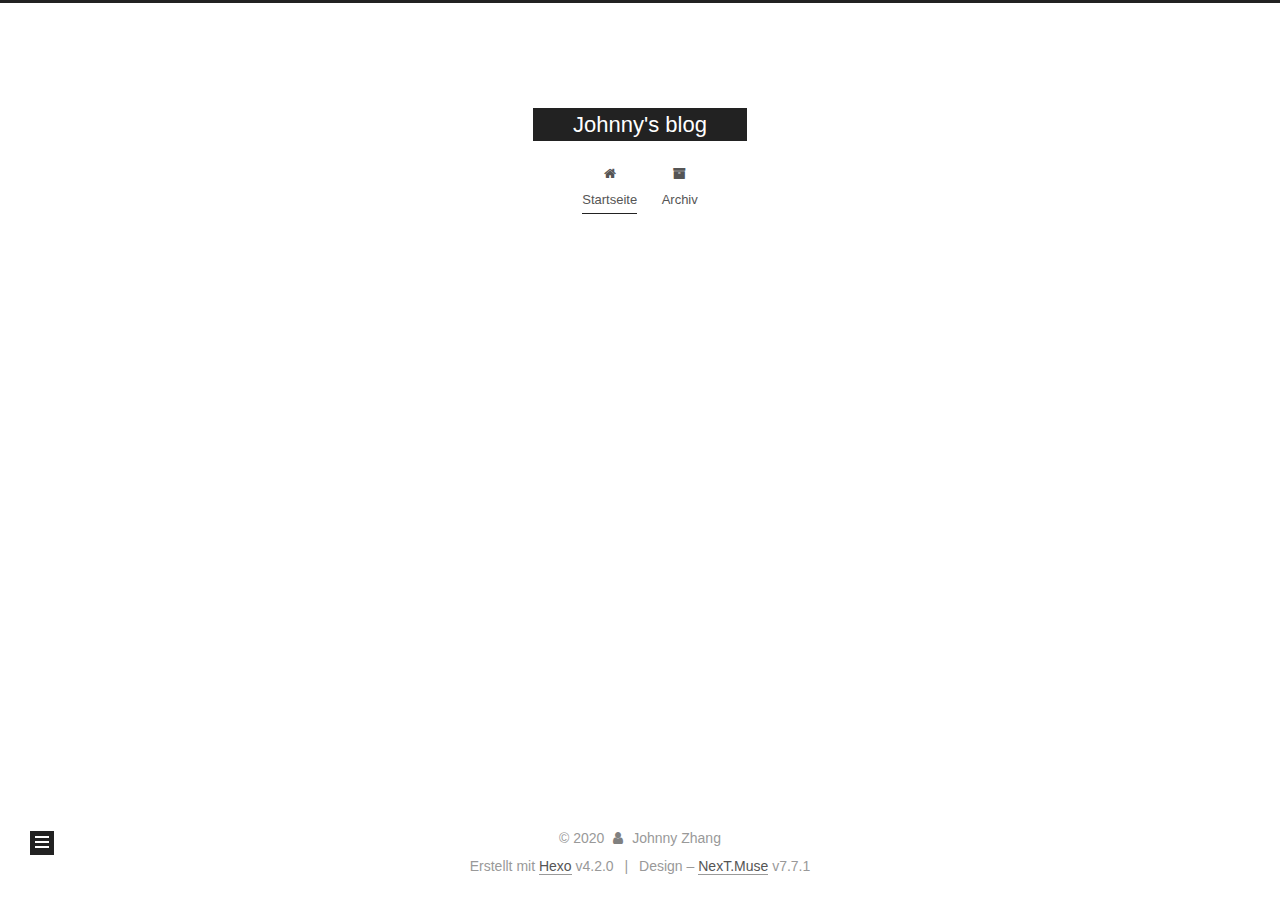
==== commit bc87b100: "Site updated: 2020-02-29 15:11:42" ====
--- a/index.html
+++ b/index.html
@@ -144,7 +144,7 @@
   
   
   <article itemscope itemtype="http://schema.org/Article" class="post-block home" lang="zh-cn">
-    <link itemprop="mainEntityOfPage" href="https://johnnyzhangcd.github.io/2020/02/29/for-test/">
+    <link itemprop="mainEntityOfPage" href="https://johnnyzhangcd.github.io/2020/02/29/%E4%BD%BF%E7%94%A8Clash%E5%92%8CAdGuard-Home%E5%9C%A8Ubuntu%E4%B8%8A%E6%89%93%E9%80%A0%E6%97%81%E8%B7%AF%E7%BD%91%E5%85%B3/">
 
     <span hidden itemprop="author" itemscope itemtype="http://schema.org/Person">
       <meta itemprop="image" content="/images/avatar.gif">
@@ -158,7 +158,7 @@
       <header class="post-header">
         <h1 class="post-title" itemprop="name headline">
           
-            <a href="/2020/02/29/for-test/" class="post-title-link" itemprop="url">for test</a>
+            <a href="/2020/02/29/%E4%BD%BF%E7%94%A8Clash%E5%92%8CAdGuard-Home%E5%9C%A8Ubuntu%E4%B8%8A%E6%89%93%E9%80%A0%E6%97%81%E8%B7%AF%E7%BD%91%E5%85%B3/" class="post-title-link" itemprop="url">使用Clash和AdGuard Home在Ubuntu上打造旁路网关</a>
         </h1>
 
         <div class="post-meta">
@@ -168,7 +168,7 @@
               </span>
               <span class="post-meta-item-text">Veröffentlicht am</span>
 
-              <time title="Erstellt: 2020-02-29 14:38:36" itemprop="dateCreated datePublished" datetime="2020-02-29T14:38:36+08:00">2020-02-29</time>
+              <time title="Erstellt: 2020-02-29 15:11:01" itemprop="dateCreated datePublished" datetime="2020-02-29T15:11:01+08:00">2020-02-29</time>
             </span>
 
           
@@ -183,76 +183,6 @@
 
       
           
-      
-    </div>
-
-    
-    
-    
-      <footer class="post-footer">
-        <div class="post-eof"></div>
-      </footer>
-  </article>
-  
-  
-  
-
-        
-  
-  
-  <article itemscope itemtype="http://schema.org/Article" class="post-block home" lang="zh-cn">
-    <link itemprop="mainEntityOfPage" href="https://johnnyzhangcd.github.io/2020/02/29/hello-world/">
-
-    <span hidden itemprop="author" itemscope itemtype="http://schema.org/Person">
-      <meta itemprop="image" content="/images/avatar.gif">
-      <meta itemprop="name" content="Johnny Zhang">
-      <meta itemprop="description" content="">
-    </span>
-
-    <span hidden itemprop="publisher" itemscope itemtype="http://schema.org/Organization">
-      <meta itemprop="name" content="Johnny's blog">
-    </span>
-      <header class="post-header">
-        <h1 class="post-title" itemprop="name headline">
-          
-            <a href="/2020/02/29/hello-world/" class="post-title-link" itemprop="url">Hello World</a>
-        </h1>
-
-        <div class="post-meta">
-            <span class="post-meta-item">
-              <span class="post-meta-item-icon">
-                <i class="fa fa-calendar-o"></i>
-              </span>
-              <span class="post-meta-item-text">Veröffentlicht am</span>
-
-              <time title="Erstellt: 2020-02-29 14:34:10" itemprop="dateCreated datePublished" datetime="2020-02-29T14:34:10+08:00">2020-02-29</time>
-            </span>
-
-          
-
-        </div>
-      </header>
-
-    
-    
-    
-    <div class="post-body" itemprop="articleBody">
-
-      
-          <p>Welcome to <a href="https://hexo.io/" target="_blank" rel="noopener">Hexo</a>! This is your very first post. Check <a href="https://hexo.io/docs/" target="_blank" rel="noopener">documentation</a> for more info. If you get any problems when using Hexo, you can find the answer in <a href="https://hexo.io/docs/troubleshooting.html" target="_blank" rel="noopener">troubleshooting</a> or you can ask me on <a href="https://github.com/hexojs/hexo/issues" target="_blank" rel="noopener">GitHub</a>.</p>
-<h2 id="Quick-Start"><a href="#Quick-Start" class="headerlink" title="Quick Start"></a>Quick Start</h2><h3 id="Create-a-new-post"><a href="#Create-a-new-post" class="headerlink" title="Create a new post"></a>Create a new post</h3><figure class="highlight bash"><table><tr><td class="gutter"><pre><span class="line">1</span><br></pre></td><td class="code"><pre><span class="line">$ hexo new <span class="string">"My New Post"</span></span><br></pre></td></tr></table></figure>
-
-<p>More info: <a href="https://hexo.io/docs/writing.html" target="_blank" rel="noopener">Writing</a></p>
-<h3 id="Run-server"><a href="#Run-server" class="headerlink" title="Run server"></a>Run server</h3><figure class="highlight bash"><table><tr><td class="gutter"><pre><span class="line">1</span><br></pre></td><td class="code"><pre><span class="line">$ hexo server</span><br></pre></td></tr></table></figure>
-
-<p>More info: <a href="https://hexo.io/docs/server.html" target="_blank" rel="noopener">Server</a></p>
-<h3 id="Generate-static-files"><a href="#Generate-static-files" class="headerlink" title="Generate static files"></a>Generate static files</h3><figure class="highlight bash"><table><tr><td class="gutter"><pre><span class="line">1</span><br></pre></td><td class="code"><pre><span class="line">$ hexo generate</span><br></pre></td></tr></table></figure>
-
-<p>More info: <a href="https://hexo.io/docs/generating.html" target="_blank" rel="noopener">Generating</a></p>
-<h3 id="Deploy-to-remote-sites"><a href="#Deploy-to-remote-sites" class="headerlink" title="Deploy to remote sites"></a>Deploy to remote sites</h3><figure class="highlight bash"><table><tr><td class="gutter"><pre><span class="line">1</span><br></pre></td><td class="code"><pre><span class="line">$ hexo deploy</span><br></pre></td></tr></table></figure>
-
-<p>More info: <a href="https://hexo.io/docs/one-command-deployment.html" target="_blank" rel="noopener">Deployment</a></p>
-
       
     </div>
 
@@ -334,7 +264,7 @@
       <div class="site-state-item site-state-posts">
           <a href="/archives/">
         
-          <span class="site-state-item-count">2</span>
+          <span class="site-state-item-count">1</span>
           <span class="site-state-item-name">Artikel</span>
         </a>
       </div>
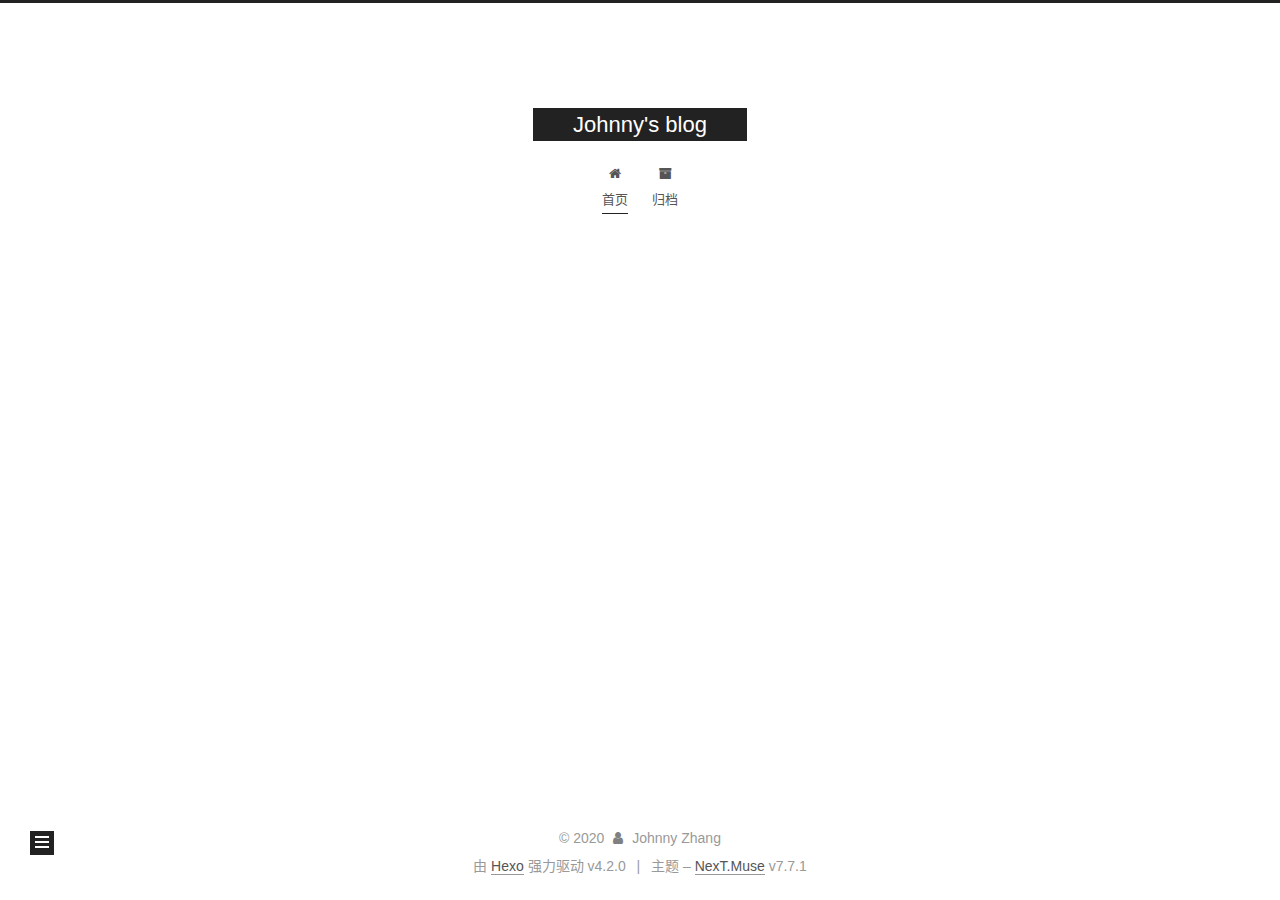
==== commit 756eaa5b: "Site updated: 2020-02-29 15:16:22" ====
--- a/index.html
+++ b/index.html
@@ -1,5 +1,5 @@
 <!DOCTYPE html>
-<html lang="zh-cn">
+<html lang="zh-CN">
 <head>
   <meta charset="UTF-8">
 <meta name="viewport" content="width=device-width, initial-scale=1, maximum-scale=2">
@@ -20,12 +20,16 @@
     var CONFIG = {"hostname":"johnnyzhangcd.github.io","root":"/","scheme":"Muse","version":"7.7.1","exturl":false,"sidebar":{"position":"left","display":"post","padding":18,"offset":12,"onmobile":false},"copycode":{"enable":false,"show_result":false,"style":null},"back2top":{"enable":true,"sidebar":false,"scrollpercent":false},"bookmark":{"enable":false,"color":"#222","save":"auto"},"fancybox":false,"mediumzoom":false,"lazyload":false,"pangu":false,"comments":{"style":"tabs","active":null,"storage":true,"lazyload":false,"nav":null},"algolia":{"hits":{"per_page":10},"labels":{"input_placeholder":"Search for Posts","hits_empty":"We didn't find any results for the search: ${query}","hits_stats":"${hits} results found in ${time} ms"}},"localsearch":{"enable":false,"trigger":"auto","top_n_per_article":1,"unescape":false,"preload":false},"motion":{"enable":true,"async":false,"transition":{"post_block":"fadeIn","post_header":"slideDownIn","post_body":"slideDownIn","coll_header":"slideLeftIn","sidebar":"slideUpIn"}}};
   </script>
 
-  <meta property="og:type" content="website">
+  <meta name="description" content="记录个人随想">
+<meta property="og:type" content="website">
 <meta property="og:title" content="Johnny&#39;s blog">
 <meta property="og:url" content="https://johnnyzhangcd.github.io/index.html">
 <meta property="og:site_name" content="Johnny&#39;s blog">
+<meta property="og:description" content="记录个人随想">
 <meta property="og:locale" content="zh_CN">
 <meta property="article:author" content="Johnny Zhang">
+<meta property="article:tag" content="java">
+<meta property="article:tag" content="program">
 <meta name="twitter:card" content="summary">
 
 <link rel="canonical" href="https://johnnyzhangcd.github.io/">
@@ -80,7 +84,7 @@
     <header class="header" itemscope itemtype="http://schema.org/WPHeader">
       <div class="header-inner"><div class="site-brand-container">
   <div class="site-nav-toggle">
-    <div class="toggle" aria-label="Navigationsleiste an/ausschalten">
+    <div class="toggle" aria-label="切换导航栏">
       <span class="toggle-line toggle-line-first"></span>
       <span class="toggle-line toggle-line-middle"></span>
       <span class="toggle-line toggle-line-last"></span>
@@ -110,12 +114,12 @@
   <ul id="menu" class="menu">
         <li class="menu-item menu-item-home">
 
-    <a href="/" rel="section"><i class="fa fa-fw fa-home"></i>Startseite</a>
+    <a href="/" rel="section"><i class="fa fa-fw fa-home"></i>首页</a>
 
   </li>
         <li class="menu-item menu-item-archives">
 
-    <a href="/archives/" rel="section"><i class="fa fa-fw fa-archive"></i>Archiv</a>
+    <a href="/archives/" rel="section"><i class="fa fa-fw fa-archive"></i>归档</a>
 
   </li>
   </ul>
@@ -143,13 +147,13 @@
         
   
   
-  <article itemscope itemtype="http://schema.org/Article" class="post-block home" lang="zh-cn">
+  <article itemscope itemtype="http://schema.org/Article" class="post-block home" lang="zh-CN">
     <link itemprop="mainEntityOfPage" href="https://johnnyzhangcd.github.io/2020/02/29/%E4%BD%BF%E7%94%A8Clash%E5%92%8CAdGuard-Home%E5%9C%A8Ubuntu%E4%B8%8A%E6%89%93%E9%80%A0%E6%97%81%E8%B7%AF%E7%BD%91%E5%85%B3/">
 
     <span hidden itemprop="author" itemscope itemtype="http://schema.org/Person">
       <meta itemprop="image" content="/images/avatar.gif">
       <meta itemprop="name" content="Johnny Zhang">
-      <meta itemprop="description" content="">
+      <meta itemprop="description" content="记录个人随想">
     </span>
 
     <span hidden itemprop="publisher" itemscope itemtype="http://schema.org/Organization">
@@ -166,9 +170,10 @@
               <span class="post-meta-item-icon">
                 <i class="fa fa-calendar-o"></i>
               </span>
-              <span class="post-meta-item-text">Veröffentlicht am</span>
-
-              <time title="Erstellt: 2020-02-29 15:11:01" itemprop="dateCreated datePublished" datetime="2020-02-29T15:11:01+08:00">2020-02-29</time>
+              <span class="post-meta-item-text">发表于</span>
+              
+
+              <time title="创建时间：2020-02-29 15:11:01 / 修改时间：15:12:49" itemprop="dateCreated datePublished" datetime="2020-02-29T15:11:01+08:00">2020-02-29</time>
             </span>
 
           
@@ -242,10 +247,10 @@
 
       <ul class="sidebar-nav motion-element">
         <li class="sidebar-nav-toc">
-          Inhaltsverzeichnis
+          文章目录
         </li>
         <li class="sidebar-nav-overview">
-          Übersicht
+          站点概览
         </li>
       </ul>
 
@@ -257,7 +262,7 @@
       <div class="site-overview-wrap sidebar-panel">
         <div class="site-author motion-element" itemprop="author" itemscope itemtype="http://schema.org/Person">
   <p class="site-author-name" itemprop="name">Johnny Zhang</p>
-  <div class="site-description" itemprop="description"></div>
+  <div class="site-description" itemprop="description">记录个人随想</div>
 </div>
 <div class="site-state-wrap motion-element">
   <nav class="site-state">
@@ -265,7 +270,7 @@
           <a href="/archives/">
         
           <span class="site-state-item-count">1</span>
-          <span class="site-state-item-name">Artikel</span>
+          <span class="site-state-item-name">日志</span>
         </a>
       </div>
   </nav>
@@ -296,10 +301,10 @@
   </span>
   <span class="author" itemprop="copyrightHolder">Johnny Zhang</span>
 </div>
-  <div class="powered-by">Erstellt mit  <a href="https://hexo.io/" class="theme-link" rel="noopener" target="_blank">Hexo</a> v4.2.0
+  <div class="powered-by">由 <a href="https://hexo.io/" class="theme-link" rel="noopener" target="_blank">Hexo</a> 强力驱动 v4.2.0
   </div>
   <span class="post-meta-divider">|</span>
-  <div class="theme-info">Design – <a href="https://muse.theme-next.org/" class="theme-link" rel="noopener" target="_blank">NexT.Muse</a> v7.7.1
+  <div class="theme-info">主题 – <a href="https://muse.theme-next.org/" class="theme-link" rel="noopener" target="_blank">NexT.Muse</a> v7.7.1
   </div>
 
         
